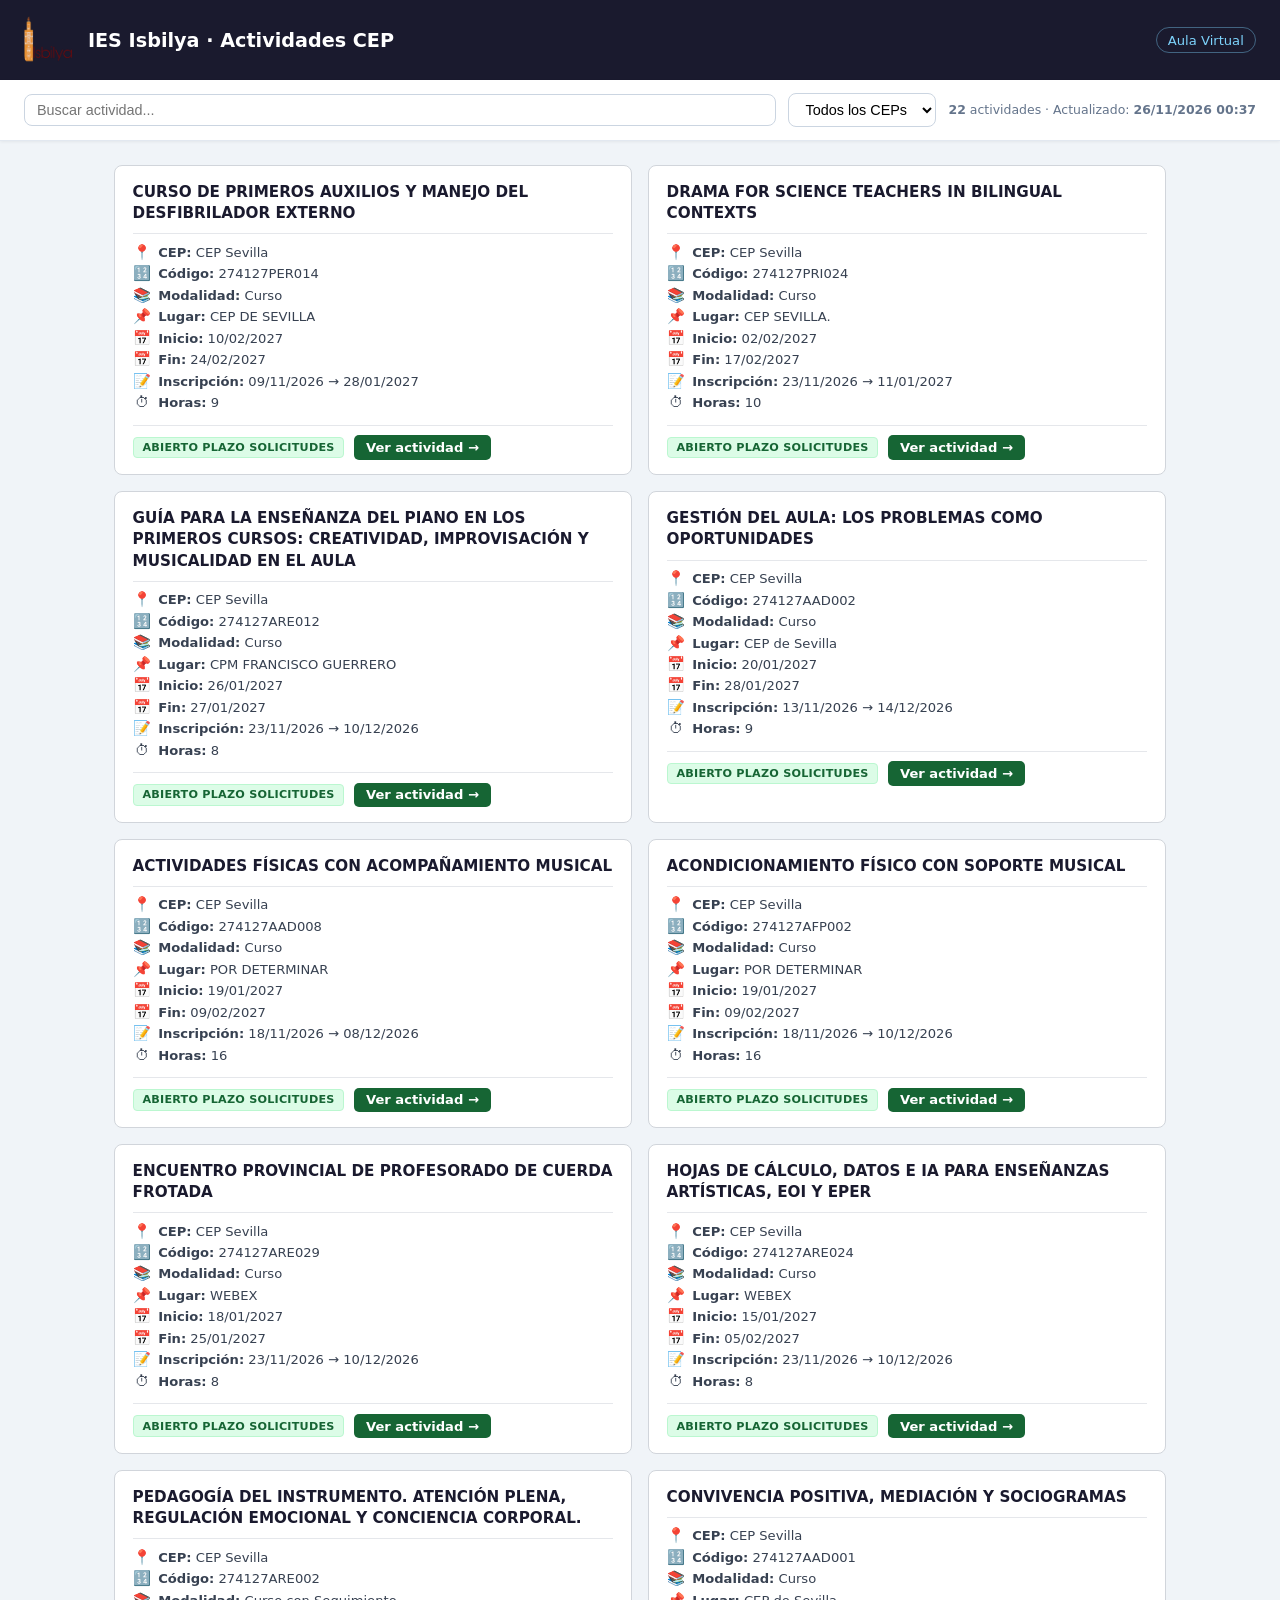
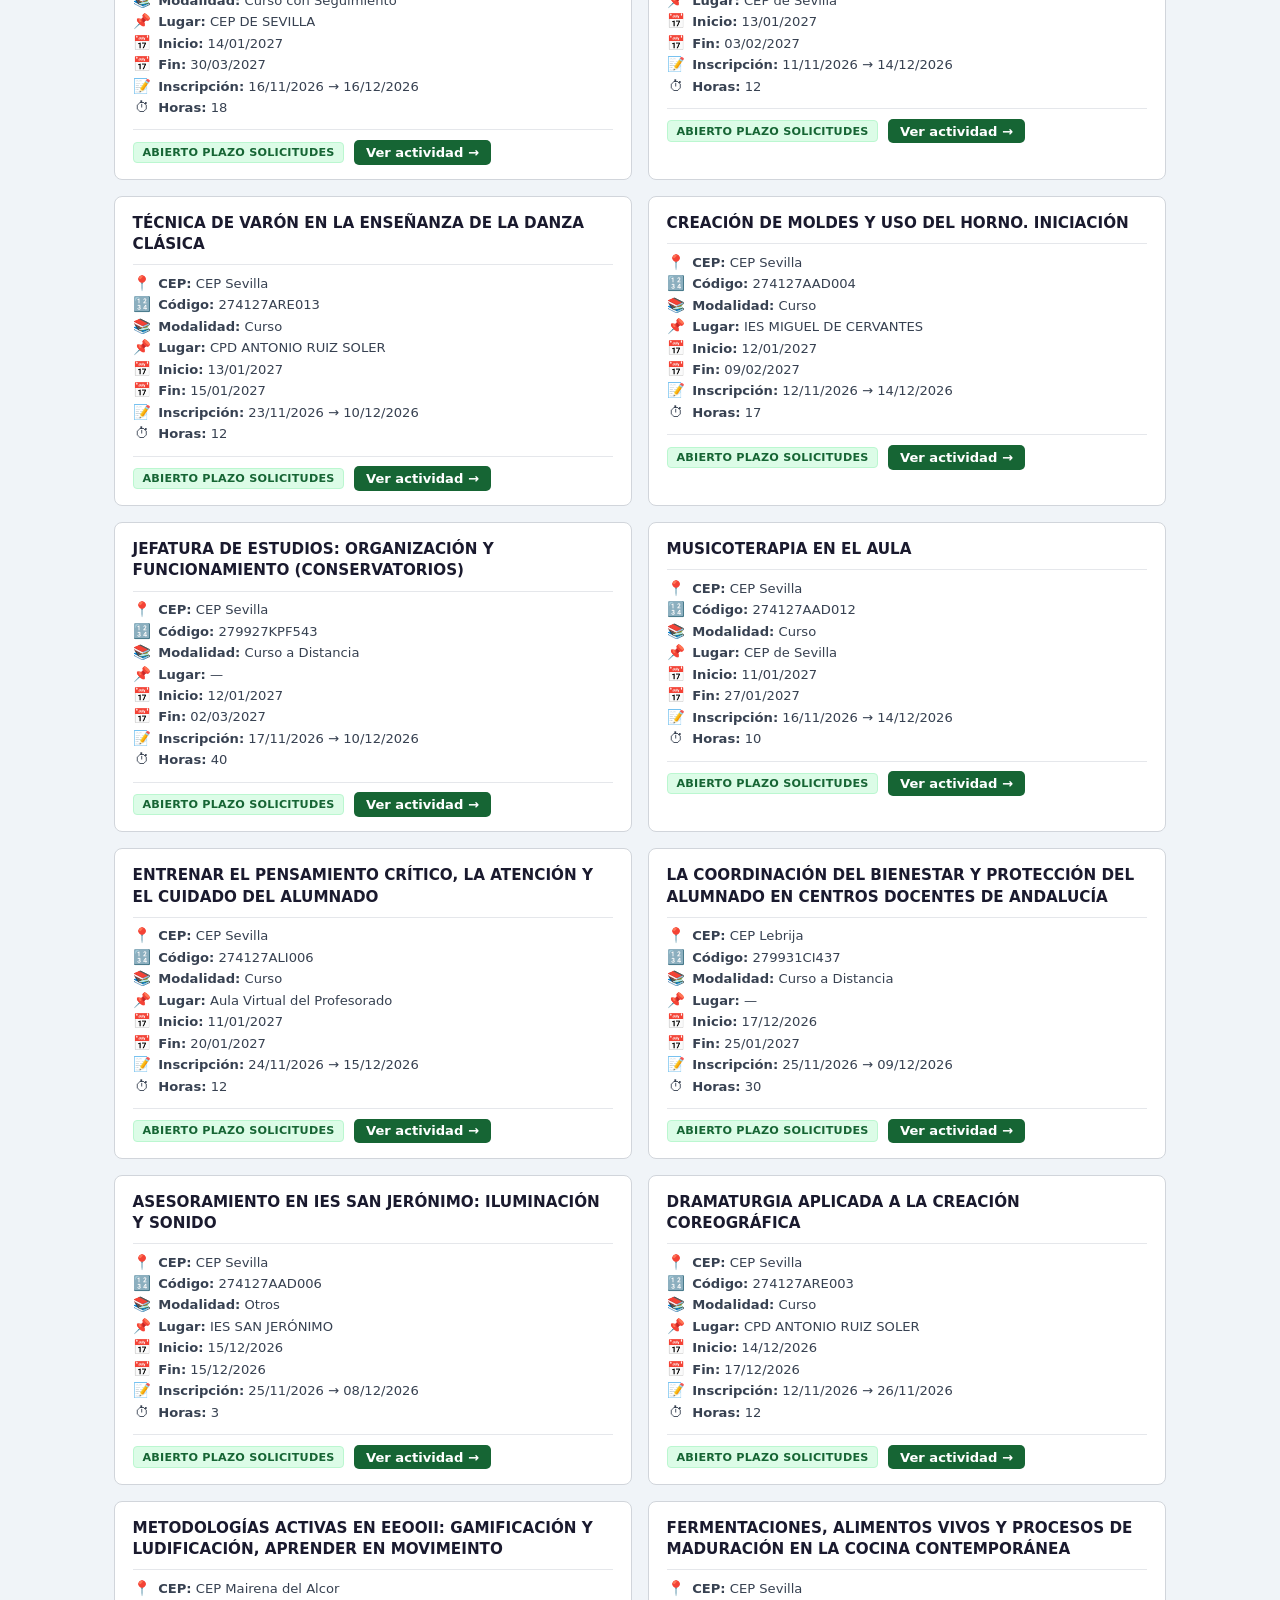
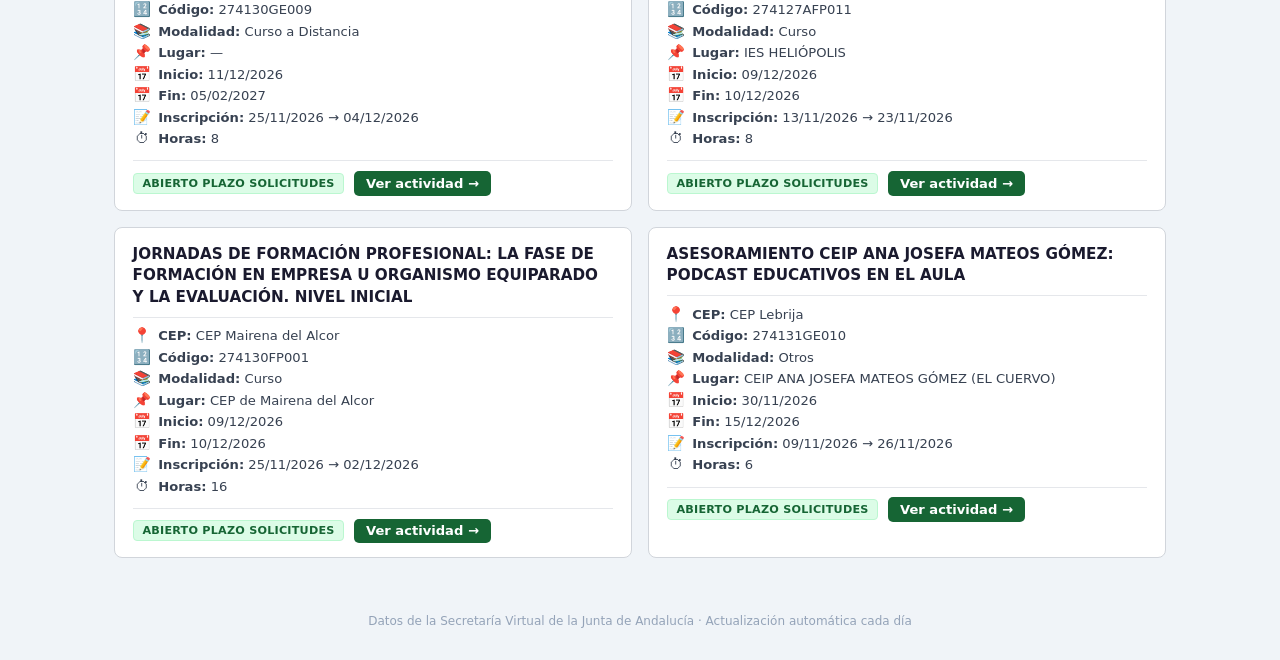
==== docs/index.html @ 95845c91 "Auto-update data [skip ci]" ====
<!DOCTYPE html>
<html lang="es">
<head>
  <meta charset="UTF-8">
  <meta name="viewport" content="width=device-width, initial-scale=1.0">
  <title>Cursos CEP – IES Isbilya</title>
  <link rel="icon" type="image/png" href="logo_isbilya.png">
  <style>
    * { box-sizing: border-box; margin: 0; padding: 0; }
    body {
      font-family: system-ui, sans-serif;
      background: #f0f4f8;
      color: #1a1a2e;
    }

    header {
      background: #1a1a2e;
      color: white;
      padding: 1rem 1.5rem;
      display: flex;
      align-items: center;
      gap: 1rem;
      flex-wrap: wrap;
    }
    header img {
      height: 48px;
      border-radius: 8px;
    }
    header .titulo { flex: 1; }
    header h1 { font-size: 1.2rem; font-weight: 700; }
    header a {
      color: #7dd3fc;
      font-size: 0.82rem;
      text-decoration: none;
      border: 1px solid rgba(125,211,252,0.4);
      padding: 0.3rem 0.7rem;
      border-radius: 20px;
      transition: background 0.15s;
    }
    header a:hover { background: rgba(125,211,252,0.15); }

    .controles {
      background: white;
      padding: 0.8rem 1.5rem;
      display: flex;
      align-items: center;
      gap: 0.75rem;
      flex-wrap: wrap;
      border-bottom: 1px solid #e2e8f0;
      box-shadow: 0 1px 3px rgba(0,0,0,0.06);
      position: sticky;
      top: 0;
      z-index: 10;
    }
    .controles input[type="search"] {
      flex: 1;
      min-width: 160px;
      padding: 0.45rem 0.75rem;
      border: 1px solid #cbd5e1;
      border-radius: 8px;
      font-size: 0.9rem;
      outline-color: #1a1a2e;
    }
    .controles select {
      padding: 0.45rem 0.75rem;
      border: 1px solid #cbd5e1;
      border-radius: 8px;
      font-size: 0.9rem;
      background: white;
      cursor: pointer;
      outline-color: #1a1a2e;
    }
    .stats {
      font-size: 0.78rem;
      color: #64748b;
      white-space: nowrap;
      margin-left: auto;
    }

    #contenedor {
      max-width: 1100px;
      margin: 1.5rem auto;
      padding: 0 1.5rem;
      display: grid;
      grid-template-columns: repeat(2, 1fr);
      gap: 1rem;
    }

    /* ── Tarjeta estilo imagen de referencia ── */
    .card {
      background: white;
      border-radius: 8px;
      padding: 1rem 1.1rem 0.9rem;
      border: 1px solid #d1d5db;
      display: flex;
      flex-direction: column;
      gap: 0.6rem;
      transition: box-shadow 0.15s;
    }
    .card:hover {
      box-shadow: 0 3px 10px rgba(0,0,0,0.10);
    }
    .card h3 {
      font-size: 0.95rem;
      font-weight: 700;
      line-height: 1.4;
      color: #1a1a2e;
      padding-bottom: 0.55rem;
      border-bottom: 1px solid #e5e7eb;
    }
    .meta {
      display: flex;
      flex-direction: column;
      gap: 0.28rem;
      font-size: 0.82rem;
      color: #374151;
    }
    .meta-row {
      display: flex;
      align-items: baseline;
      gap: 0.4rem;
    }
    .meta-icon {
      font-size: 0.9rem;
      flex-shrink: 0;
      width: 1.2rem;
      text-align: center;
    }
    .card-footer {
      display: flex;
      align-items: center;
      gap: 0.6rem;
      margin-top: 0.3rem;
      padding-top: 0.6rem;
      border-top: 1px solid #e5e7eb;
      flex-wrap: wrap;
    }
    .badge-abierto {
      font-size: 0.7rem;
      font-weight: 700;
      color: #166534;
      background: #dcfce7;
      border: 1px solid #bbf7d0;
      padding: 0.2rem 0.55rem;
      border-radius: 4px;
      letter-spacing: 0.02em;
    }
    .btn-actividad {
      font-size: 0.82rem;
      font-weight: 600;
      color: white;
      background: #166534;
      text-decoration: none;
      padding: 0.3rem 0.75rem;
      border-radius: 5px;
      transition: background 0.15s;
    }
    .btn-actividad:hover {
      background: #14532d;
    }

    #sin-resultados {
      display: none;
      grid-column: 1 / -1;
      text-align: center;
      padding: 3rem;
      color: #94a3b8;
      font-size: 0.95rem;
    }

    footer {
      text-align: center;
      padding: 2rem;
      font-size: 0.75rem;
      color: #94a3b8;
    }

    @media (max-width: 700px) {
      #contenedor {
        grid-template-columns: 1fr;
        padding: 0 1rem;
      }
      header { padding: 0.75rem 1rem; }
      header img { height: 36px; }
      header h1 { font-size: 1rem; }
      .controles {
        padding: 0.6rem 1rem;
        flex-wrap: wrap;
      }
      .controles input[type="search"] {
        flex: 1 1 100%;
      }
      .controles select {
        flex: 1 1 auto;
      }
      .stats {
        flex: 1 1 100%;
        text-align: center;
        font-size: 0.75rem;
        padding-top: 0.2rem;
        border-top: 1px solid #e2e8f0;
      }
    }
  </style>
</head>
<body>

  <header>
    <img src="logo_isbilya.png" alt="Logo IES Isbilya">
    <div class="titulo">
      <h1>IES Isbilya · Actividades CEP</h1>
    </div>
    <a href="https://educacionadistancia.juntadeandalucia.es/profesorado/" target="_blank" rel="noopener">
      Aula Virtual
    </a>
  </header>

  <div class="controles">
    <input type="search" id="buscador" placeholder="Buscar actividad..." oninput="aplicarFiltros()">
    <select id="filtroCEP" onchange="aplicarFiltros()">
      <option value="TODOS">Todos los CEPs</option>
        <option value="CEP Sevilla">CEP Sevilla</option>
        <option value="CEP Mairena del Alcor">CEP Mairena</option>
        <option value="CEP Lebrija">CEP Lebrija</option>

    </select>
    <span class="stats">
      <strong id="totalCursos">22</strong> actividades · Actualizado: <strong>26/11/2026 00:37</strong>
    </span>
  </div>

  <div id="contenedor">
        <div class="card" data-cep="CEP Sevilla">
      <h3>CURSO DE PRIMEROS AUXILIOS Y MANEJO DEL DESFIBRILADOR EXTERNO</h3>
      <div class="meta">
        <div class="meta-row"><span class="meta-icon">📍</span><span><strong>CEP:</strong> CEP Sevilla</span></div>
        <div class="meta-row"><span class="meta-icon">🔢</span><span><strong>Código:</strong> 274127PER014</span></div>
        <div class="meta-row"><span class="meta-icon">📚</span><span><strong>Modalidad:</strong> Curso</span></div>
        <div class="meta-row"><span class="meta-icon">📌</span><span><strong>Lugar:</strong> CEP DE SEVILLA</span></div>
        <div class="meta-row"><span class="meta-icon">📅</span><span><strong>Inicio:</strong> 10/02/2027</span></div>
        <div class="meta-row"><span class="meta-icon">📅</span><span><strong>Fin:</strong> 24/02/2027</span></div>
        <div class="meta-row"><span class="meta-icon">📝</span><span><strong>Inscripción:</strong> 09/11/2026 → 28/01/2027</span></div>
        <div class="meta-row"><span class="meta-icon">⏱</span><span><strong>Horas:</strong> 9</span></div>
      </div>
      <div class="card-footer">
        <span class="badge-abierto">ABIERTO PLAZO SOLICITUDES</span>
        <a class="btn-actividad" href="https://secretariavirtual.juntadeandalucia.es/secretariavirtual/consultaCEP/actividad/274127PER014/" target="_blank" rel="noopener">Ver actividad →</a>
      </div>
    </div>
    <div class="card" data-cep="CEP Sevilla">
      <h3>DRAMA FOR SCIENCE TEACHERS IN BILINGUAL CONTEXTS</h3>
      <div class="meta">
        <div class="meta-row"><span class="meta-icon">📍</span><span><strong>CEP:</strong> CEP Sevilla</span></div>
        <div class="meta-row"><span class="meta-icon">🔢</span><span><strong>Código:</strong> 274127PRI024</span></div>
        <div class="meta-row"><span class="meta-icon">📚</span><span><strong>Modalidad:</strong> Curso</span></div>
        <div class="meta-row"><span class="meta-icon">📌</span><span><strong>Lugar:</strong> CEP SEVILLA.</span></div>
        <div class="meta-row"><span class="meta-icon">📅</span><span><strong>Inicio:</strong> 02/02/2027</span></div>
        <div class="meta-row"><span class="meta-icon">📅</span><span><strong>Fin:</strong> 17/02/2027</span></div>
        <div class="meta-row"><span class="meta-icon">📝</span><span><strong>Inscripción:</strong> 23/11/2026 → 11/01/2027</span></div>
        <div class="meta-row"><span class="meta-icon">⏱</span><span><strong>Horas:</strong> 10</span></div>
      </div>
      <div class="card-footer">
        <span class="badge-abierto">ABIERTO PLAZO SOLICITUDES</span>
        <a class="btn-actividad" href="https://secretariavirtual.juntadeandalucia.es/secretariavirtual/consultaCEP/actividad/274127PRI024/" target="_blank" rel="noopener">Ver actividad →</a>
      </div>
    </div>
    <div class="card" data-cep="CEP Sevilla">
      <h3>GUÍA PARA LA ENSEÑANZA DEL PIANO EN LOS PRIMEROS CURSOS: CREATIVIDAD, IMPROVISACIÓN Y MUSICALIDAD EN EL AULA</h3>
      <div class="meta">
        <div class="meta-row"><span class="meta-icon">📍</span><span><strong>CEP:</strong> CEP Sevilla</span></div>
        <div class="meta-row"><span class="meta-icon">🔢</span><span><strong>Código:</strong> 274127ARE012</span></div>
        <div class="meta-row"><span class="meta-icon">📚</span><span><strong>Modalidad:</strong> Curso</span></div>
        <div class="meta-row"><span class="meta-icon">📌</span><span><strong>Lugar:</strong> CPM FRANCISCO GUERRERO</span></div>
        <div class="meta-row"><span class="meta-icon">📅</span><span><strong>Inicio:</strong> 26/01/2027</span></div>
        <div class="meta-row"><span class="meta-icon">📅</span><span><strong>Fin:</strong> 27/01/2027</span></div>
        <div class="meta-row"><span class="meta-icon">📝</span><span><strong>Inscripción:</strong> 23/11/2026 → 10/12/2026</span></div>
        <div class="meta-row"><span class="meta-icon">⏱</span><span><strong>Horas:</strong> 8</span></div>
      </div>
      <div class="card-footer">
        <span class="badge-abierto">ABIERTO PLAZO SOLICITUDES</span>
        <a class="btn-actividad" href="https://secretariavirtual.juntadeandalucia.es/secretariavirtual/consultaCEP/actividad/274127ARE012/" target="_blank" rel="noopener">Ver actividad →</a>
      </div>
    </div>
    <div class="card" data-cep="CEP Sevilla">
      <h3>GESTIÓN DEL AULA: LOS PROBLEMAS COMO OPORTUNIDADES</h3>
      <div class="meta">
        <div class="meta-row"><span class="meta-icon">📍</span><span><strong>CEP:</strong> CEP Sevilla</span></div>
        <div class="meta-row"><span class="meta-icon">🔢</span><span><strong>Código:</strong> 274127AAD002</span></div>
        <div class="meta-row"><span class="meta-icon">📚</span><span><strong>Modalidad:</strong> Curso</span></div>
        <div class="meta-row"><span class="meta-icon">📌</span><span><strong>Lugar:</strong> CEP de Sevilla</span></div>
        <div class="meta-row"><span class="meta-icon">📅</span><span><strong>Inicio:</strong> 20/01/2027</span></div>
        <div class="meta-row"><span class="meta-icon">📅</span><span><strong>Fin:</strong> 28/01/2027</span></div>
        <div class="meta-row"><span class="meta-icon">📝</span><span><strong>Inscripción:</strong> 13/11/2026 → 14/12/2026</span></div>
        <div class="meta-row"><span class="meta-icon">⏱</span><span><strong>Horas:</strong> 9</span></div>
      </div>
      <div class="card-footer">
        <span class="badge-abierto">ABIERTO PLAZO SOLICITUDES</span>
        <a class="btn-actividad" href="https://secretariavirtual.juntadeandalucia.es/secretariavirtual/consultaCEP/actividad/274127AAD002/" target="_blank" rel="noopener">Ver actividad →</a>
      </div>
    </div>
    <div class="card" data-cep="CEP Sevilla">
      <h3>ACTIVIDADES FÍSICAS CON ACOMPAÑAMIENTO MUSICAL</h3>
      <div class="meta">
        <div class="meta-row"><span class="meta-icon">📍</span><span><strong>CEP:</strong> CEP Sevilla</span></div>
        <div class="meta-row"><span class="meta-icon">🔢</span><span><strong>Código:</strong> 274127AAD008</span></div>
        <div class="meta-row"><span class="meta-icon">📚</span><span><strong>Modalidad:</strong> Curso</span></div>
        <div class="meta-row"><span class="meta-icon">📌</span><span><strong>Lugar:</strong> POR DETERMINAR</span></div>
        <div class="meta-row"><span class="meta-icon">📅</span><span><strong>Inicio:</strong> 19/01/2027</span></div>
        <div class="meta-row"><span class="meta-icon">📅</span><span><strong>Fin:</strong> 09/02/2027</span></div>
        <div class="meta-row"><span class="meta-icon">📝</span><span><strong>Inscripción:</strong> 18/11/2026 → 08/12/2026</span></div>
        <div class="meta-row"><span class="meta-icon">⏱</span><span><strong>Horas:</strong> 16</span></div>
      </div>
      <div class="card-footer">
        <span class="badge-abierto">ABIERTO PLAZO SOLICITUDES</span>
        <a class="btn-actividad" href="https://secretariavirtual.juntadeandalucia.es/secretariavirtual/consultaCEP/actividad/274127AAD008/" target="_blank" rel="noopener">Ver actividad →</a>
      </div>
    </div>
    <div class="card" data-cep="CEP Sevilla">
      <h3>ACONDICIONAMIENTO FÍSICO CON SOPORTE MUSICAL</h3>
      <div class="meta">
        <div class="meta-row"><span class="meta-icon">📍</span><span><strong>CEP:</strong> CEP Sevilla</span></div>
        <div class="meta-row"><span class="meta-icon">🔢</span><span><strong>Código:</strong> 274127AFP002</span></div>
        <div class="meta-row"><span class="meta-icon">📚</span><span><strong>Modalidad:</strong> Curso</span></div>
        <div class="meta-row"><span class="meta-icon">📌</span><span><strong>Lugar:</strong> POR DETERMINAR</span></div>
        <div class="meta-row"><span class="meta-icon">📅</span><span><strong>Inicio:</strong> 19/01/2027</span></div>
        <div class="meta-row"><span class="meta-icon">📅</span><span><strong>Fin:</strong> 09/02/2027</span></div>
        <div class="meta-row"><span class="meta-icon">📝</span><span><strong>Inscripción:</strong> 18/11/2026 → 10/12/2026</span></div>
        <div class="meta-row"><span class="meta-icon">⏱</span><span><strong>Horas:</strong> 16</span></div>
      </div>
      <div class="card-footer">
        <span class="badge-abierto">ABIERTO PLAZO SOLICITUDES</span>
        <a class="btn-actividad" href="https://secretariavirtual.juntadeandalucia.es/secretariavirtual/consultaCEP/actividad/274127AFP002/" target="_blank" rel="noopener">Ver actividad →</a>
      </div>
    </div>
    <div class="card" data-cep="CEP Sevilla">
      <h3>ENCUENTRO PROVINCIAL DE PROFESORADO DE CUERDA FROTADA</h3>
      <div class="meta">
        <div class="meta-row"><span class="meta-icon">📍</span><span><strong>CEP:</strong> CEP Sevilla</span></div>
        <div class="meta-row"><span class="meta-icon">🔢</span><span><strong>Código:</strong> 274127ARE029</span></div>
        <div class="meta-row"><span class="meta-icon">📚</span><span><strong>Modalidad:</strong> Curso</span></div>
        <div class="meta-row"><span class="meta-icon">📌</span><span><strong>Lugar:</strong> WEBEX</span></div>
        <div class="meta-row"><span class="meta-icon">📅</span><span><strong>Inicio:</strong> 18/01/2027</span></div>
        <div class="meta-row"><span class="meta-icon">📅</span><span><strong>Fin:</strong> 25/01/2027</span></div>
        <div class="meta-row"><span class="meta-icon">📝</span><span><strong>Inscripción:</strong> 23/11/2026 → 10/12/2026</span></div>
        <div class="meta-row"><span class="meta-icon">⏱</span><span><strong>Horas:</strong> 8</span></div>
      </div>
      <div class="card-footer">
        <span class="badge-abierto">ABIERTO PLAZO SOLICITUDES</span>
        <a class="btn-actividad" href="https://secretariavirtual.juntadeandalucia.es/secretariavirtual/consultaCEP/actividad/274127ARE029/" target="_blank" rel="noopener">Ver actividad →</a>
      </div>
    </div>
    <div class="card" data-cep="CEP Sevilla">
      <h3>HOJAS DE CÁLCULO, DATOS E IA PARA ENSEÑANZAS ARTÍSTICAS, EOI Y EPER</h3>
      <div class="meta">
        <div class="meta-row"><span class="meta-icon">📍</span><span><strong>CEP:</strong> CEP Sevilla</span></div>
        <div class="meta-row"><span class="meta-icon">🔢</span><span><strong>Código:</strong> 274127ARE024</span></div>
        <div class="meta-row"><span class="meta-icon">📚</span><span><strong>Modalidad:</strong> Curso</span></div>
        <div class="meta-row"><span class="meta-icon">📌</span><span><strong>Lugar:</strong> WEBEX</span></div>
        <div class="meta-row"><span class="meta-icon">📅</span><span><strong>Inicio:</strong> 15/01/2027</span></div>
        <div class="meta-row"><span class="meta-icon">📅</span><span><strong>Fin:</strong> 05/02/2027</span></div>
        <div class="meta-row"><span class="meta-icon">📝</span><span><strong>Inscripción:</strong> 23/11/2026 → 10/12/2026</span></div>
        <div class="meta-row"><span class="meta-icon">⏱</span><span><strong>Horas:</strong> 8</span></div>
      </div>
      <div class="card-footer">
        <span class="badge-abierto">ABIERTO PLAZO SOLICITUDES</span>
        <a class="btn-actividad" href="https://secretariavirtual.juntadeandalucia.es/secretariavirtual/consultaCEP/actividad/274127ARE024/" target="_blank" rel="noopener">Ver actividad →</a>
      </div>
    </div>
    <div class="card" data-cep="CEP Sevilla">
      <h3>PEDAGOGÍA DEL INSTRUMENTO. ATENCIÓN PLENA, REGULACIÓN EMOCIONAL Y CONCIENCIA CORPORAL.</h3>
      <div class="meta">
        <div class="meta-row"><span class="meta-icon">📍</span><span><strong>CEP:</strong> CEP Sevilla</span></div>
        <div class="meta-row"><span class="meta-icon">🔢</span><span><strong>Código:</strong> 274127ARE002</span></div>
        <div class="meta-row"><span class="meta-icon">📚</span><span><strong>Modalidad:</strong> Curso con Seguimiento</span></div>
        <div class="meta-row"><span class="meta-icon">📌</span><span><strong>Lugar:</strong> CEP DE SEVILLA</span></div>
        <div class="meta-row"><span class="meta-icon">📅</span><span><strong>Inicio:</strong> 14/01/2027</span></div>
        <div class="meta-row"><span class="meta-icon">📅</span><span><strong>Fin:</strong> 30/03/2027</span></div>
        <div class="meta-row"><span class="meta-icon">📝</span><span><strong>Inscripción:</strong> 16/11/2026 → 16/12/2026</span></div>
        <div class="meta-row"><span class="meta-icon">⏱</span><span><strong>Horas:</strong> 18</span></div>
      </div>
      <div class="card-footer">
        <span class="badge-abierto">ABIERTO PLAZO SOLICITUDES</span>
        <a class="btn-actividad" href="https://secretariavirtual.juntadeandalucia.es/secretariavirtual/consultaCEP/actividad/274127ARE002/" target="_blank" rel="noopener">Ver actividad →</a>
      </div>
    </div>
    <div class="card" data-cep="CEP Sevilla">
      <h3>CONVIVENCIA POSITIVA, MEDIACIÓN Y SOCIOGRAMAS</h3>
      <div class="meta">
        <div class="meta-row"><span class="meta-icon">📍</span><span><strong>CEP:</strong> CEP Sevilla</span></div>
        <div class="meta-row"><span class="meta-icon">🔢</span><span><strong>Código:</strong> 274127AAD001</span></div>
        <div class="meta-row"><span class="meta-icon">📚</span><span><strong>Modalidad:</strong> Curso</span></div>
        <div class="meta-row"><span class="meta-icon">📌</span><span><strong>Lugar:</strong> CEP de Sevilla</span></div>
        <div class="meta-row"><span class="meta-icon">📅</span><span><strong>Inicio:</strong> 13/01/2027</span></div>
        <div class="meta-row"><span class="meta-icon">📅</span><span><strong>Fin:</strong> 03/02/2027</span></div>
        <div class="meta-row"><span class="meta-icon">📝</span><span><strong>Inscripción:</strong> 11/11/2026 → 14/12/2026</span></div>
        <div class="meta-row"><span class="meta-icon">⏱</span><span><strong>Horas:</strong> 12</span></div>
      </div>
      <div class="card-footer">
        <span class="badge-abierto">ABIERTO PLAZO SOLICITUDES</span>
        <a class="btn-actividad" href="https://secretariavirtual.juntadeandalucia.es/secretariavirtual/consultaCEP/actividad/274127AAD001/" target="_blank" rel="noopener">Ver actividad →</a>
      </div>
    </div>
    <div class="card" data-cep="CEP Sevilla">
      <h3>TÉCNICA DE VARÓN EN LA ENSEÑANZA DE LA DANZA CLÁSICA</h3>
      <div class="meta">
        <div class="meta-row"><span class="meta-icon">📍</span><span><strong>CEP:</strong> CEP Sevilla</span></div>
        <div class="meta-row"><span class="meta-icon">🔢</span><span><strong>Código:</strong> 274127ARE013</span></div>
        <div class="meta-row"><span class="meta-icon">📚</span><span><strong>Modalidad:</strong> Curso</span></div>
        <div class="meta-row"><span class="meta-icon">📌</span><span><strong>Lugar:</strong> CPD ANTONIO RUIZ SOLER</span></div>
        <div class="meta-row"><span class="meta-icon">📅</span><span><strong>Inicio:</strong> 13/01/2027</span></div>
        <div class="meta-row"><span class="meta-icon">📅</span><span><strong>Fin:</strong> 15/01/2027</span></div>
        <div class="meta-row"><span class="meta-icon">📝</span><span><strong>Inscripción:</strong> 23/11/2026 → 10/12/2026</span></div>
        <div class="meta-row"><span class="meta-icon">⏱</span><span><strong>Horas:</strong> 12</span></div>
      </div>
      <div class="card-footer">
        <span class="badge-abierto">ABIERTO PLAZO SOLICITUDES</span>
        <a class="btn-actividad" href="https://secretariavirtual.juntadeandalucia.es/secretariavirtual/consultaCEP/actividad/274127ARE013/" target="_blank" rel="noopener">Ver actividad →</a>
      </div>
    </div>
    <div class="card" data-cep="CEP Sevilla">
      <h3>CREACIÓN DE MOLDES Y USO DEL HORNO. INICIACIÓN</h3>
      <div class="meta">
        <div class="meta-row"><span class="meta-icon">📍</span><span><strong>CEP:</strong> CEP Sevilla</span></div>
        <div class="meta-row"><span class="meta-icon">🔢</span><span><strong>Código:</strong> 274127AAD004</span></div>
        <div class="meta-row"><span class="meta-icon">📚</span><span><strong>Modalidad:</strong> Curso</span></div>
        <div class="meta-row"><span class="meta-icon">📌</span><span><strong>Lugar:</strong> IES MIGUEL DE CERVANTES</span></div>
        <div class="meta-row"><span class="meta-icon">📅</span><span><strong>Inicio:</strong> 12/01/2027</span></div>
        <div class="meta-row"><span class="meta-icon">📅</span><span><strong>Fin:</strong> 09/02/2027</span></div>
        <div class="meta-row"><span class="meta-icon">📝</span><span><strong>Inscripción:</strong> 12/11/2026 → 14/12/2026</span></div>
        <div class="meta-row"><span class="meta-icon">⏱</span><span><strong>Horas:</strong> 17</span></div>
      </div>
      <div class="card-footer">
        <span class="badge-abierto">ABIERTO PLAZO SOLICITUDES</span>
        <a class="btn-actividad" href="https://secretariavirtual.juntadeandalucia.es/secretariavirtual/consultaCEP/actividad/274127AAD004/" target="_blank" rel="noopener">Ver actividad →</a>
      </div>
    </div>
    <div class="card" data-cep="CEP Sevilla">
      <h3>JEFATURA DE ESTUDIOS: ORGANIZACIÓN Y FUNCIONAMIENTO (CONSERVATORIOS)</h3>
      <div class="meta">
        <div class="meta-row"><span class="meta-icon">📍</span><span><strong>CEP:</strong> CEP Sevilla</span></div>
        <div class="meta-row"><span class="meta-icon">🔢</span><span><strong>Código:</strong> 279927KPF543</span></div>
        <div class="meta-row"><span class="meta-icon">📚</span><span><strong>Modalidad:</strong> Curso a Distancia</span></div>
        <div class="meta-row"><span class="meta-icon">📌</span><span><strong>Lugar:</strong> —</span></div>
        <div class="meta-row"><span class="meta-icon">📅</span><span><strong>Inicio:</strong> 12/01/2027</span></div>
        <div class="meta-row"><span class="meta-icon">📅</span><span><strong>Fin:</strong> 02/03/2027</span></div>
        <div class="meta-row"><span class="meta-icon">📝</span><span><strong>Inscripción:</strong> 17/11/2026 → 10/12/2026</span></div>
        <div class="meta-row"><span class="meta-icon">⏱</span><span><strong>Horas:</strong> 40</span></div>
      </div>
      <div class="card-footer">
        <span class="badge-abierto">ABIERTO PLAZO SOLICITUDES</span>
        <a class="btn-actividad" href="https://secretariavirtual.juntadeandalucia.es/secretariavirtual/consultaCEP/actividad/279927KPF543/" target="_blank" rel="noopener">Ver actividad →</a>
      </div>
    </div>
    <div class="card" data-cep="CEP Sevilla">
      <h3>MUSICOTERAPIA EN EL AULA</h3>
      <div class="meta">
        <div class="meta-row"><span class="meta-icon">📍</span><span><strong>CEP:</strong> CEP Sevilla</span></div>
        <div class="meta-row"><span class="meta-icon">🔢</span><span><strong>Código:</strong> 274127AAD012</span></div>
        <div class="meta-row"><span class="meta-icon">📚</span><span><strong>Modalidad:</strong> Curso</span></div>
        <div class="meta-row"><span class="meta-icon">📌</span><span><strong>Lugar:</strong> CEP de Sevilla</span></div>
        <div class="meta-row"><span class="meta-icon">📅</span><span><strong>Inicio:</strong> 11/01/2027</span></div>
        <div class="meta-row"><span class="meta-icon">📅</span><span><strong>Fin:</strong> 27/01/2027</span></div>
        <div class="meta-row"><span class="meta-icon">📝</span><span><strong>Inscripción:</strong> 16/11/2026 → 14/12/2026</span></div>
        <div class="meta-row"><span class="meta-icon">⏱</span><span><strong>Horas:</strong> 10</span></div>
      </div>
      <div class="card-footer">
        <span class="badge-abierto">ABIERTO PLAZO SOLICITUDES</span>
        <a class="btn-actividad" href="https://secretariavirtual.juntadeandalucia.es/secretariavirtual/consultaCEP/actividad/274127AAD012/" target="_blank" rel="noopener">Ver actividad →</a>
      </div>
    </div>
    <div class="card" data-cep="CEP Sevilla">
      <h3>ENTRENAR EL PENSAMIENTO CRÍTICO, LA ATENCIÓN Y EL CUIDADO DEL ALUMNADO</h3>
      <div class="meta">
        <div class="meta-row"><span class="meta-icon">📍</span><span><strong>CEP:</strong> CEP Sevilla</span></div>
        <div class="meta-row"><span class="meta-icon">🔢</span><span><strong>Código:</strong> 274127ALI006</span></div>
        <div class="meta-row"><span class="meta-icon">📚</span><span><strong>Modalidad:</strong> Curso</span></div>
        <div class="meta-row"><span class="meta-icon">📌</span><span><strong>Lugar:</strong> Aula Virtual del Profesorado</span></div>
        <div class="meta-row"><span class="meta-icon">📅</span><span><strong>Inicio:</strong> 11/01/2027</span></div>
        <div class="meta-row"><span class="meta-icon">📅</span><span><strong>Fin:</strong> 20/01/2027</span></div>
        <div class="meta-row"><span class="meta-icon">📝</span><span><strong>Inscripción:</strong> 24/11/2026 → 15/12/2026</span></div>
        <div class="meta-row"><span class="meta-icon">⏱</span><span><strong>Horas:</strong> 12</span></div>
      </div>
      <div class="card-footer">
        <span class="badge-abierto">ABIERTO PLAZO SOLICITUDES</span>
        <a class="btn-actividad" href="https://secretariavirtual.juntadeandalucia.es/secretariavirtual/consultaCEP/actividad/274127ALI006/" target="_blank" rel="noopener">Ver actividad →</a>
      </div>
    </div>
    <div class="card" data-cep="CEP Lebrija">
      <h3>LA COORDINACIÓN DEL BIENESTAR Y PROTECCIÓN DEL ALUMNADO EN CENTROS DOCENTES DE ANDALUCÍA</h3>
      <div class="meta">
        <div class="meta-row"><span class="meta-icon">📍</span><span><strong>CEP:</strong> CEP Lebrija</span></div>
        <div class="meta-row"><span class="meta-icon">🔢</span><span><strong>Código:</strong> 279931CI437</span></div>
        <div class="meta-row"><span class="meta-icon">📚</span><span><strong>Modalidad:</strong> Curso a Distancia</span></div>
        <div class="meta-row"><span class="meta-icon">📌</span><span><strong>Lugar:</strong> —</span></div>
        <div class="meta-row"><span class="meta-icon">📅</span><span><strong>Inicio:</strong> 17/12/2026</span></div>
        <div class="meta-row"><span class="meta-icon">📅</span><span><strong>Fin:</strong> 25/01/2027</span></div>
        <div class="meta-row"><span class="meta-icon">📝</span><span><strong>Inscripción:</strong> 25/11/2026 → 09/12/2026</span></div>
        <div class="meta-row"><span class="meta-icon">⏱</span><span><strong>Horas:</strong> 30</span></div>
      </div>
      <div class="card-footer">
        <span class="badge-abierto">ABIERTO PLAZO SOLICITUDES</span>
        <a class="btn-actividad" href="https://secretariavirtual.juntadeandalucia.es/secretariavirtual/consultaCEP/actividad/279931CI437/" target="_blank" rel="noopener">Ver actividad →</a>
      </div>
    </div>
    <div class="card" data-cep="CEP Sevilla">
      <h3>ASESORAMIENTO EN IES SAN JERÓNIMO: ILUMINACIÓN Y SONIDO</h3>
      <div class="meta">
        <div class="meta-row"><span class="meta-icon">📍</span><span><strong>CEP:</strong> CEP Sevilla</span></div>
        <div class="meta-row"><span class="meta-icon">🔢</span><span><strong>Código:</strong> 274127AAD006</span></div>
        <div class="meta-row"><span class="meta-icon">📚</span><span><strong>Modalidad:</strong> Otros</span></div>
        <div class="meta-row"><span class="meta-icon">📌</span><span><strong>Lugar:</strong> IES SAN JERÓNIMO</span></div>
        <div class="meta-row"><span class="meta-icon">📅</span><span><strong>Inicio:</strong> 15/12/2026</span></div>
        <div class="meta-row"><span class="meta-icon">📅</span><span><strong>Fin:</strong> 15/12/2026</span></div>
        <div class="meta-row"><span class="meta-icon">📝</span><span><strong>Inscripción:</strong> 25/11/2026 → 08/12/2026</span></div>
        <div class="meta-row"><span class="meta-icon">⏱</span><span><strong>Horas:</strong> 3</span></div>
      </div>
      <div class="card-footer">
        <span class="badge-abierto">ABIERTO PLAZO SOLICITUDES</span>
        <a class="btn-actividad" href="https://secretariavirtual.juntadeandalucia.es/secretariavirtual/consultaCEP/actividad/274127AAD006/" target="_blank" rel="noopener">Ver actividad →</a>
      </div>
    </div>
    <div class="card" data-cep="CEP Sevilla">
      <h3>DRAMATURGIA APLICADA A LA CREACIÓN COREOGRÁFICA</h3>
      <div class="meta">
        <div class="meta-row"><span class="meta-icon">📍</span><span><strong>CEP:</strong> CEP Sevilla</span></div>
        <div class="meta-row"><span class="meta-icon">🔢</span><span><strong>Código:</strong> 274127ARE003</span></div>
        <div class="meta-row"><span class="meta-icon">📚</span><span><strong>Modalidad:</strong> Curso</span></div>
        <div class="meta-row"><span class="meta-icon">📌</span><span><strong>Lugar:</strong> CPD ANTONIO RUIZ SOLER</span></div>
        <div class="meta-row"><span class="meta-icon">📅</span><span><strong>Inicio:</strong> 14/12/2026</span></div>
        <div class="meta-row"><span class="meta-icon">📅</span><span><strong>Fin:</strong> 17/12/2026</span></div>
        <div class="meta-row"><span class="meta-icon">📝</span><span><strong>Inscripción:</strong> 12/11/2026 → 26/11/2026</span></div>
        <div class="meta-row"><span class="meta-icon">⏱</span><span><strong>Horas:</strong> 12</span></div>
      </div>
      <div class="card-footer">
        <span class="badge-abierto">ABIERTO PLAZO SOLICITUDES</span>
        <a class="btn-actividad" href="https://secretariavirtual.juntadeandalucia.es/secretariavirtual/consultaCEP/actividad/274127ARE003/" target="_blank" rel="noopener">Ver actividad →</a>
      </div>
    </div>
    <div class="card" data-cep="CEP Mairena del Alcor">
      <h3>METODOLOGÍAS ACTIVAS EN EEOOII: GAMIFICACIÓN Y LUDIFICACIÓN, APRENDER EN MOVIMEINTO</h3>
      <div class="meta">
        <div class="meta-row"><span class="meta-icon">📍</span><span><strong>CEP:</strong> CEP Mairena del Alcor</span></div>
        <div class="meta-row"><span class="meta-icon">🔢</span><span><strong>Código:</strong> 274130GE009</span></div>
        <div class="meta-row"><span class="meta-icon">📚</span><span><strong>Modalidad:</strong> Curso a Distancia</span></div>
        <div class="meta-row"><span class="meta-icon">📌</span><span><strong>Lugar:</strong> —</span></div>
        <div class="meta-row"><span class="meta-icon">📅</span><span><strong>Inicio:</strong> 11/12/2026</span></div>
        <div class="meta-row"><span class="meta-icon">📅</span><span><strong>Fin:</strong> 05/02/2027</span></div>
        <div class="meta-row"><span class="meta-icon">📝</span><span><strong>Inscripción:</strong> 25/11/2026 → 04/12/2026</span></div>
        <div class="meta-row"><span class="meta-icon">⏱</span><span><strong>Horas:</strong> 8</span></div>
      </div>
      <div class="card-footer">
        <span class="badge-abierto">ABIERTO PLAZO SOLICITUDES</span>
        <a class="btn-actividad" href="https://secretariavirtual.juntadeandalucia.es/secretariavirtual/consultaCEP/actividad/274130GE009/" target="_blank" rel="noopener">Ver actividad →</a>
      </div>
    </div>
    <div class="card" data-cep="CEP Sevilla">
      <h3>FERMENTACIONES, ALIMENTOS VIVOS Y PROCESOS DE MADURACIÓN EN LA COCINA CONTEMPORÁNEA</h3>
      <div class="meta">
        <div class="meta-row"><span class="meta-icon">📍</span><span><strong>CEP:</strong> CEP Sevilla</span></div>
        <div class="meta-row"><span class="meta-icon">🔢</span><span><strong>Código:</strong> 274127AFP011</span></div>
        <div class="meta-row"><span class="meta-icon">📚</span><span><strong>Modalidad:</strong> Curso</span></div>
        <div class="meta-row"><span class="meta-icon">📌</span><span><strong>Lugar:</strong> IES HELIÓPOLIS</span></div>
        <div class="meta-row"><span class="meta-icon">📅</span><span><strong>Inicio:</strong> 09/12/2026</span></div>
        <div class="meta-row"><span class="meta-icon">📅</span><span><strong>Fin:</strong> 10/12/2026</span></div>
        <div class="meta-row"><span class="meta-icon">📝</span><span><strong>Inscripción:</strong> 13/11/2026 → 23/11/2026</span></div>
        <div class="meta-row"><span class="meta-icon">⏱</span><span><strong>Horas:</strong> 8</span></div>
      </div>
      <div class="card-footer">
        <span class="badge-abierto">ABIERTO PLAZO SOLICITUDES</span>
        <a class="btn-actividad" href="https://secretariavirtual.juntadeandalucia.es/secretariavirtual/consultaCEP/actividad/274127AFP011/" target="_blank" rel="noopener">Ver actividad →</a>
      </div>
    </div>
    <div class="card" data-cep="CEP Mairena del Alcor">
      <h3>JORNADAS DE FORMACIÓN PROFESIONAL: LA FASE DE FORMACIÓN EN EMPRESA U ORGANISMO EQUIPARADO Y LA EVALUACIÓN. NIVEL INICIAL</h3>
      <div class="meta">
        <div class="meta-row"><span class="meta-icon">📍</span><span><strong>CEP:</strong> CEP Mairena del Alcor</span></div>
        <div class="meta-row"><span class="meta-icon">🔢</span><span><strong>Código:</strong> 274130FP001</span></div>
        <div class="meta-row"><span class="meta-icon">📚</span><span><strong>Modalidad:</strong> Curso</span></div>
        <div class="meta-row"><span class="meta-icon">📌</span><span><strong>Lugar:</strong> CEP de Mairena del Alcor</span></div>
        <div class="meta-row"><span class="meta-icon">📅</span><span><strong>Inicio:</strong> 09/12/2026</span></div>
        <div class="meta-row"><span class="meta-icon">📅</span><span><strong>Fin:</strong> 10/12/2026</span></div>
        <div class="meta-row"><span class="meta-icon">📝</span><span><strong>Inscripción:</strong> 25/11/2026 → 02/12/2026</span></div>
        <div class="meta-row"><span class="meta-icon">⏱</span><span><strong>Horas:</strong> 16</span></div>
      </div>
      <div class="card-footer">
        <span class="badge-abierto">ABIERTO PLAZO SOLICITUDES</span>
        <a class="btn-actividad" href="https://secretariavirtual.juntadeandalucia.es/secretariavirtual/consultaCEP/actividad/274130FP001/" target="_blank" rel="noopener">Ver actividad →</a>
      </div>
    </div>
    <div class="card" data-cep="CEP Lebrija">
      <h3>ASESORAMIENTO CEIP ANA JOSEFA MATEOS GÓMEZ: PODCAST EDUCATIVOS EN EL AULA</h3>
      <div class="meta">
        <div class="meta-row"><span class="meta-icon">📍</span><span><strong>CEP:</strong> CEP Lebrija</span></div>
        <div class="meta-row"><span class="meta-icon">🔢</span><span><strong>Código:</strong> 274131GE010</span></div>
        <div class="meta-row"><span class="meta-icon">📚</span><span><strong>Modalidad:</strong> Otros</span></div>
        <div class="meta-row"><span class="meta-icon">📌</span><span><strong>Lugar:</strong> CEIP ANA JOSEFA MATEOS GÓMEZ (EL CUERVO)</span></div>
        <div class="meta-row"><span class="meta-icon">📅</span><span><strong>Inicio:</strong> 30/11/2026</span></div>
        <div class="meta-row"><span class="meta-icon">📅</span><span><strong>Fin:</strong> 15/12/2026</span></div>
        <div class="meta-row"><span class="meta-icon">📝</span><span><strong>Inscripción:</strong> 09/11/2026 → 26/11/2026</span></div>
        <div class="meta-row"><span class="meta-icon">⏱</span><span><strong>Horas:</strong> 6</span></div>
      </div>
      <div class="card-footer">
        <span class="badge-abierto">ABIERTO PLAZO SOLICITUDES</span>
        <a class="btn-actividad" href="https://secretariavirtual.juntadeandalucia.es/secretariavirtual/consultaCEP/actividad/274131GE010/" target="_blank" rel="noopener">Ver actividad →</a>
      </div>
    </div>
    <p id="sin-resultados">No hay actividades con los filtros seleccionados.</p>
  </div>

  <footer>
    Datos de la Secretaría Virtual de la Junta de Andalucía · Actualización automática cada día
  </footer>

  <script>
    function aplicarFiltros() {
      const q   = document.getElementById('buscador').value.toLowerCase();
      const cep = document.getElementById('filtroCEP').value;
      const cards = document.querySelectorAll('.card');
      let visibles = 0;
      cards.forEach(card => {
        const ok = (cep === 'TODOS' || card.dataset.cep === cep)
                && (!q || card.textContent.toLowerCase().includes(q));
        card.style.display = ok ? '' : 'none';
        if (ok) visibles++;
      });
      document.getElementById('totalCursos').textContent = visibles;
      document.getElementById('sin-resultados').style.display = visibles === 0 ? 'block' : 'none';
    }
  </script>

</body>
</html>
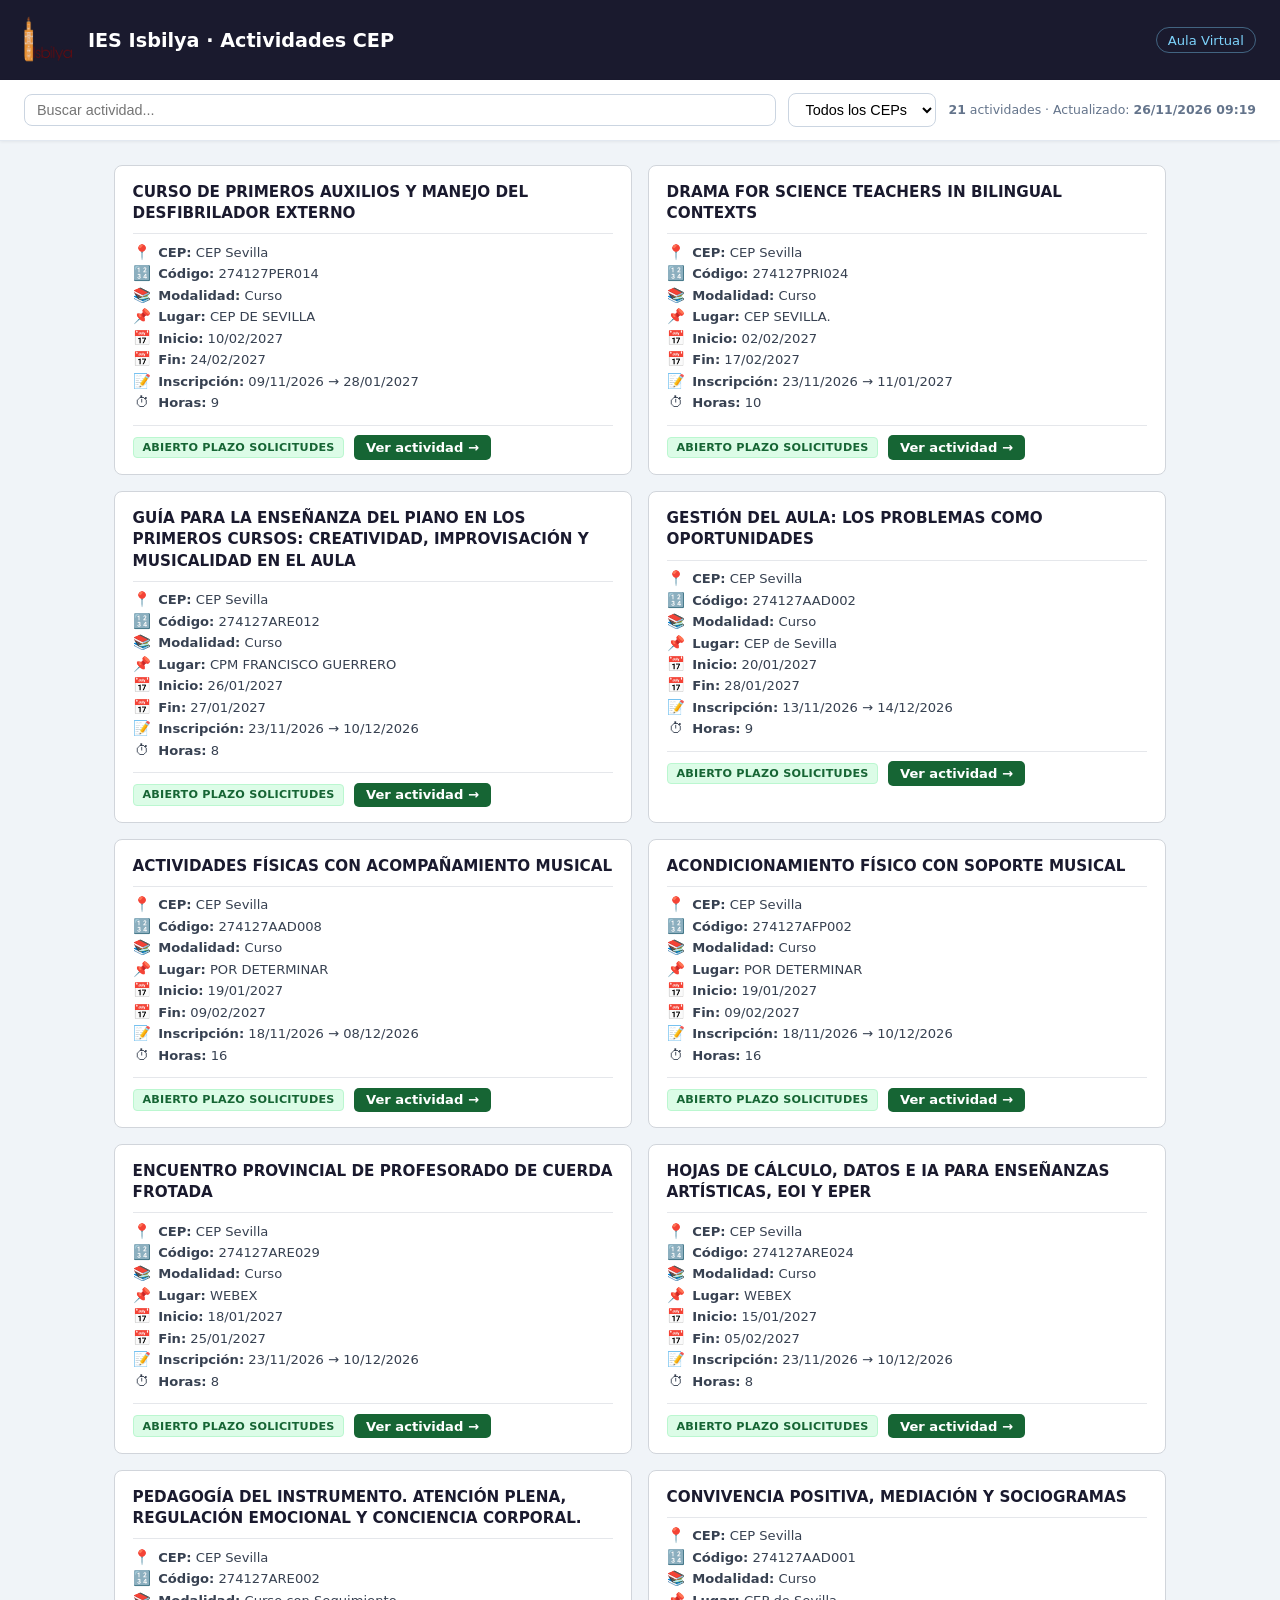
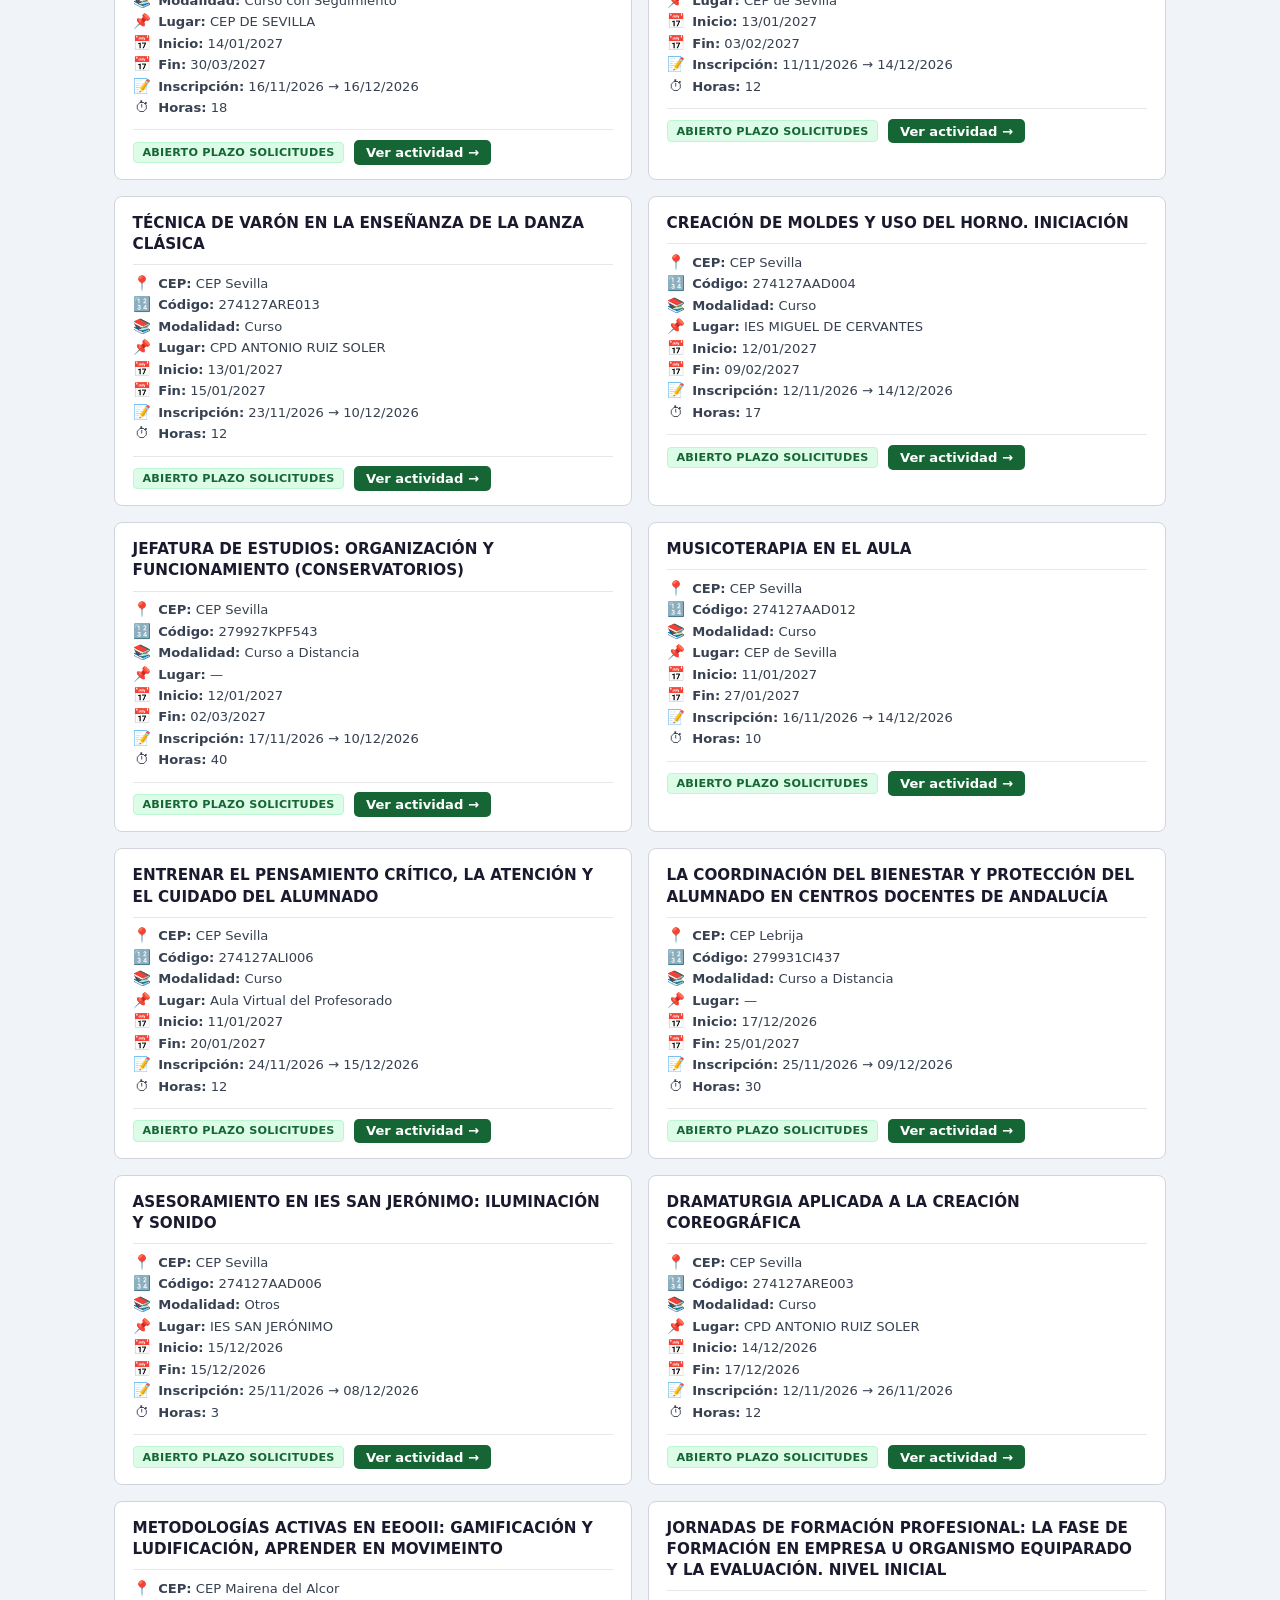
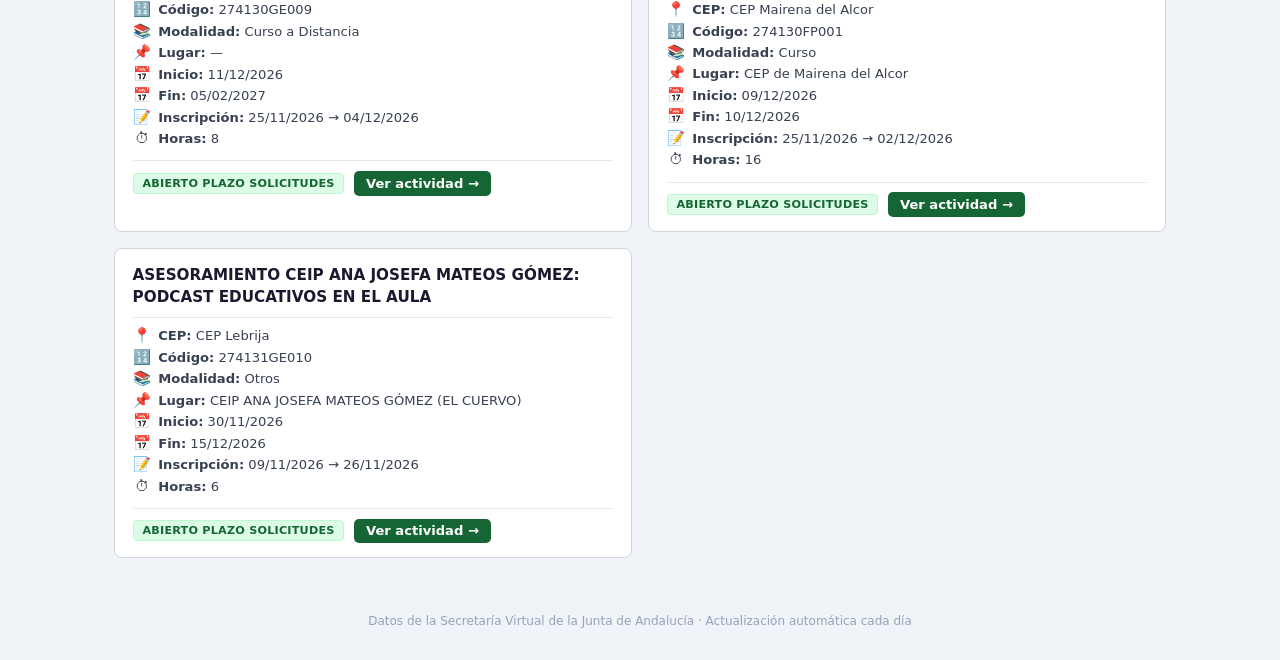
==== commit bd6858fe: "Auto-update data [skip ci]" ====
--- a/docs/index.html
+++ b/docs/index.html
@@ -225,7 +225,7 @@
 
     </select>
     <span class="stats">
-      <strong id="totalCursos">22</strong> actividades · Actualizado: <strong>26/11/2026 00:37</strong>
+      <strong id="totalCursos">21</strong> actividades · Actualizado: <strong>26/11/2026 09:19</strong>
     </span>
   </div>
 
@@ -551,23 +551,6 @@
       <div class="card-footer">
         <span class="badge-abierto">ABIERTO PLAZO SOLICITUDES</span>
         <a class="btn-actividad" href="https://secretariavirtual.juntadeandalucia.es/secretariavirtual/consultaCEP/actividad/274130GE009/" target="_blank" rel="noopener">Ver actividad →</a>
-      </div>
-    </div>
-    <div class="card" data-cep="CEP Sevilla">
-      <h3>FERMENTACIONES, ALIMENTOS VIVOS Y PROCESOS DE MADURACIÓN EN LA COCINA CONTEMPORÁNEA</h3>
-      <div class="meta">
-        <div class="meta-row"><span class="meta-icon">📍</span><span><strong>CEP:</strong> CEP Sevilla</span></div>
-        <div class="meta-row"><span class="meta-icon">🔢</span><span><strong>Código:</strong> 274127AFP011</span></div>
-        <div class="meta-row"><span class="meta-icon">📚</span><span><strong>Modalidad:</strong> Curso</span></div>
-        <div class="meta-row"><span class="meta-icon">📌</span><span><strong>Lugar:</strong> IES HELIÓPOLIS</span></div>
-        <div class="meta-row"><span class="meta-icon">📅</span><span><strong>Inicio:</strong> 09/12/2026</span></div>
-        <div class="meta-row"><span class="meta-icon">📅</span><span><strong>Fin:</strong> 10/12/2026</span></div>
-        <div class="meta-row"><span class="meta-icon">📝</span><span><strong>Inscripción:</strong> 13/11/2026 → 23/11/2026</span></div>
-        <div class="meta-row"><span class="meta-icon">⏱</span><span><strong>Horas:</strong> 8</span></div>
-      </div>
-      <div class="card-footer">
-        <span class="badge-abierto">ABIERTO PLAZO SOLICITUDES</span>
-        <a class="btn-actividad" href="https://secretariavirtual.juntadeandalucia.es/secretariavirtual/consultaCEP/actividad/274127AFP011/" target="_blank" rel="noopener">Ver actividad →</a>
       </div>
     </div>
     <div class="card" data-cep="CEP Mairena del Alcor">
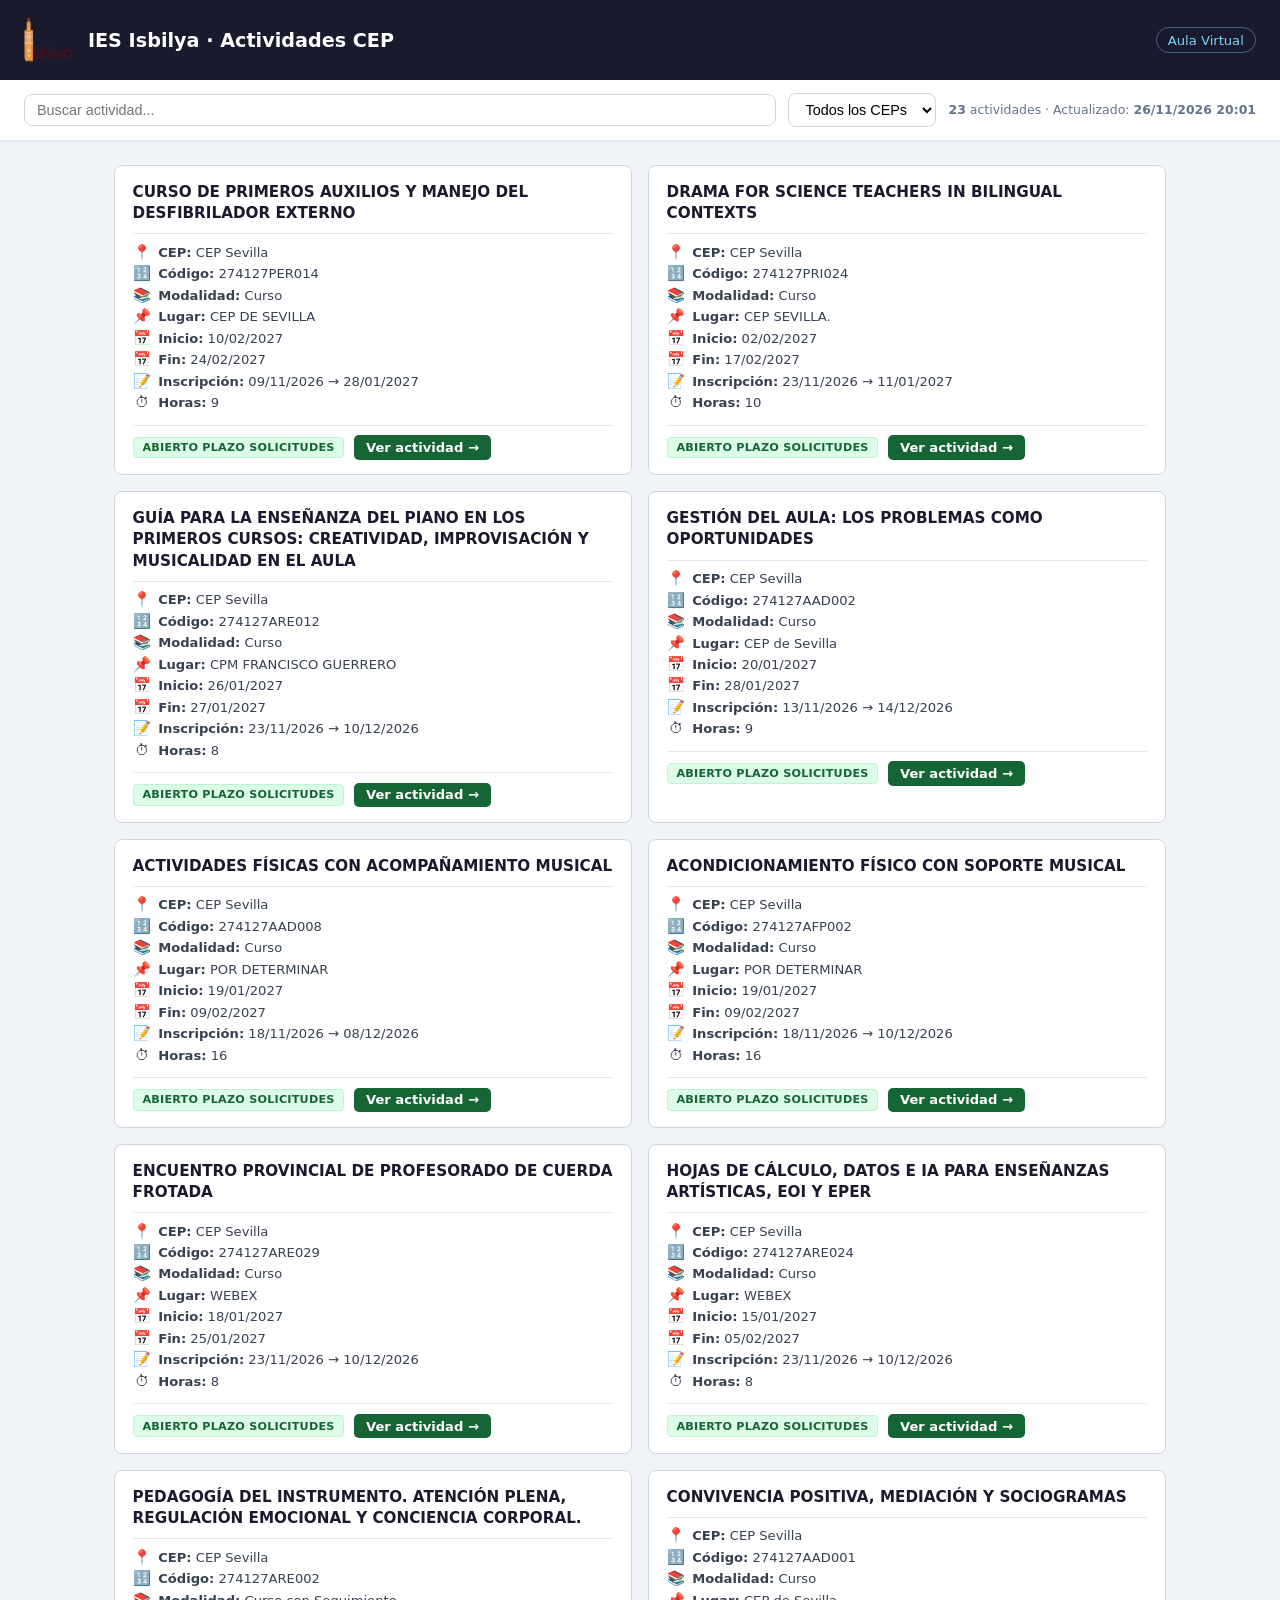
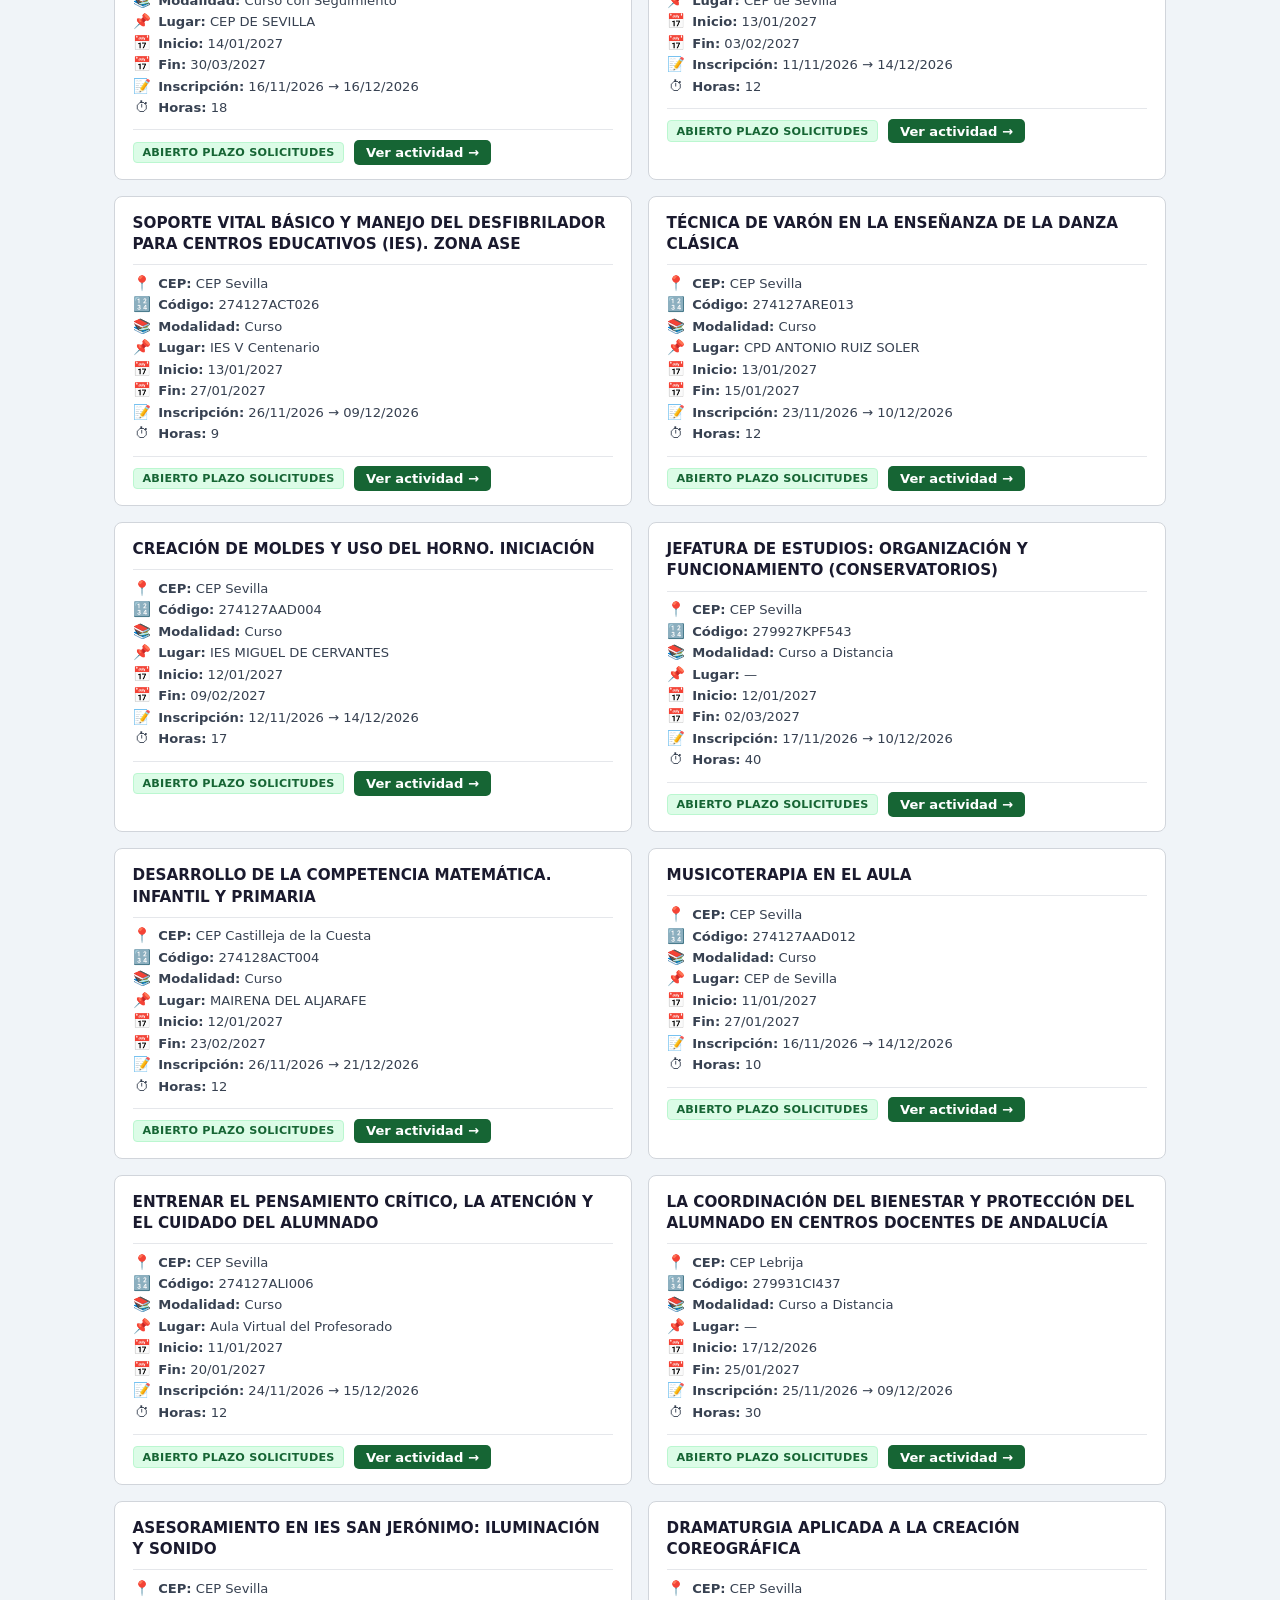
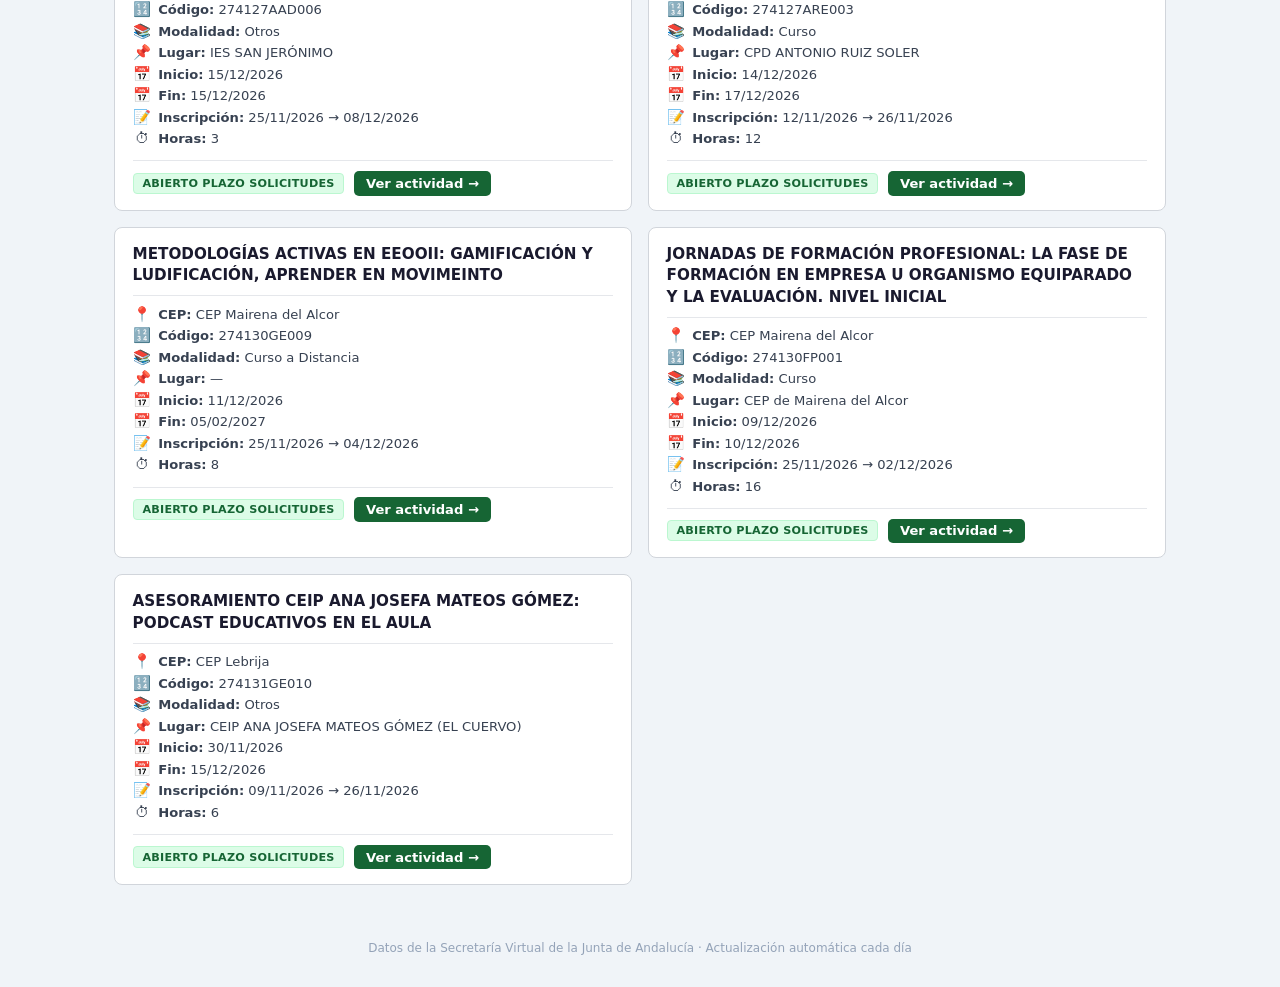
==== commit c0210df5: "Auto-update data [skip ci]" ====
--- a/docs/index.html
+++ b/docs/index.html
@@ -220,12 +220,13 @@
     <select id="filtroCEP" onchange="aplicarFiltros()">
       <option value="TODOS">Todos los CEPs</option>
         <option value="CEP Sevilla">CEP Sevilla</option>
+        <option value="CEP Castilleja de la Cuesta">CEP Castilleja</option>
         <option value="CEP Mairena del Alcor">CEP Mairena</option>
         <option value="CEP Lebrija">CEP Lebrija</option>
 
     </select>
     <span class="stats">
-      <strong id="totalCursos">21</strong> actividades · Actualizado: <strong>26/11/2026 09:19</strong>
+      <strong id="totalCursos">23</strong> actividades · Actualizado: <strong>26/11/2026 20:01</strong>
     </span>
   </div>
 
@@ -401,6 +402,23 @@
       </div>
     </div>
     <div class="card" data-cep="CEP Sevilla">
+      <h3>SOPORTE VITAL BÁSICO Y MANEJO DEL DESFIBRILADOR PARA CENTROS EDUCATIVOS (IES). ZONA ASE</h3>
+      <div class="meta">
+        <div class="meta-row"><span class="meta-icon">📍</span><span><strong>CEP:</strong> CEP Sevilla</span></div>
+        <div class="meta-row"><span class="meta-icon">🔢</span><span><strong>Código:</strong> 274127ACT026</span></div>
+        <div class="meta-row"><span class="meta-icon">📚</span><span><strong>Modalidad:</strong> Curso</span></div>
+        <div class="meta-row"><span class="meta-icon">📌</span><span><strong>Lugar:</strong> IES V Centenario</span></div>
+        <div class="meta-row"><span class="meta-icon">📅</span><span><strong>Inicio:</strong> 13/01/2027</span></div>
+        <div class="meta-row"><span class="meta-icon">📅</span><span><strong>Fin:</strong> 27/01/2027</span></div>
+        <div class="meta-row"><span class="meta-icon">📝</span><span><strong>Inscripción:</strong> 26/11/2026 → 09/12/2026</span></div>
+        <div class="meta-row"><span class="meta-icon">⏱</span><span><strong>Horas:</strong> 9</span></div>
+      </div>
+      <div class="card-footer">
+        <span class="badge-abierto">ABIERTO PLAZO SOLICITUDES</span>
+        <a class="btn-actividad" href="https://secretariavirtual.juntadeandalucia.es/secretariavirtual/consultaCEP/actividad/274127ACT026/" target="_blank" rel="noopener">Ver actividad →</a>
+      </div>
+    </div>
+    <div class="card" data-cep="CEP Sevilla">
       <h3>TÉCNICA DE VARÓN EN LA ENSEÑANZA DE LA DANZA CLÁSICA</h3>
       <div class="meta">
         <div class="meta-row"><span class="meta-icon">📍</span><span><strong>CEP:</strong> CEP Sevilla</span></div>
@@ -449,6 +467,23 @@
       <div class="card-footer">
         <span class="badge-abierto">ABIERTO PLAZO SOLICITUDES</span>
         <a class="btn-actividad" href="https://secretariavirtual.juntadeandalucia.es/secretariavirtual/consultaCEP/actividad/279927KPF543/" target="_blank" rel="noopener">Ver actividad →</a>
+      </div>
+    </div>
+    <div class="card" data-cep="CEP Castilleja de la Cuesta">
+      <h3>DESARROLLO DE LA COMPETENCIA MATEMÁTICA. INFANTIL Y PRIMARIA</h3>
+      <div class="meta">
+        <div class="meta-row"><span class="meta-icon">📍</span><span><strong>CEP:</strong> CEP Castilleja de la Cuesta</span></div>
+        <div class="meta-row"><span class="meta-icon">🔢</span><span><strong>Código:</strong> 274128ACT004</span></div>
+        <div class="meta-row"><span class="meta-icon">📚</span><span><strong>Modalidad:</strong> Curso</span></div>
+        <div class="meta-row"><span class="meta-icon">📌</span><span><strong>Lugar:</strong> MAIRENA DEL ALJARAFE</span></div>
+        <div class="meta-row"><span class="meta-icon">📅</span><span><strong>Inicio:</strong> 12/01/2027</span></div>
+        <div class="meta-row"><span class="meta-icon">📅</span><span><strong>Fin:</strong> 23/02/2027</span></div>
+        <div class="meta-row"><span class="meta-icon">📝</span><span><strong>Inscripción:</strong> 26/11/2026 → 21/12/2026</span></div>
+        <div class="meta-row"><span class="meta-icon">⏱</span><span><strong>Horas:</strong> 12</span></div>
+      </div>
+      <div class="card-footer">
+        <span class="badge-abierto">ABIERTO PLAZO SOLICITUDES</span>
+        <a class="btn-actividad" href="https://secretariavirtual.juntadeandalucia.es/secretariavirtual/consultaCEP/actividad/274128ACT004/" target="_blank" rel="noopener">Ver actividad →</a>
       </div>
     </div>
     <div class="card" data-cep="CEP Sevilla">
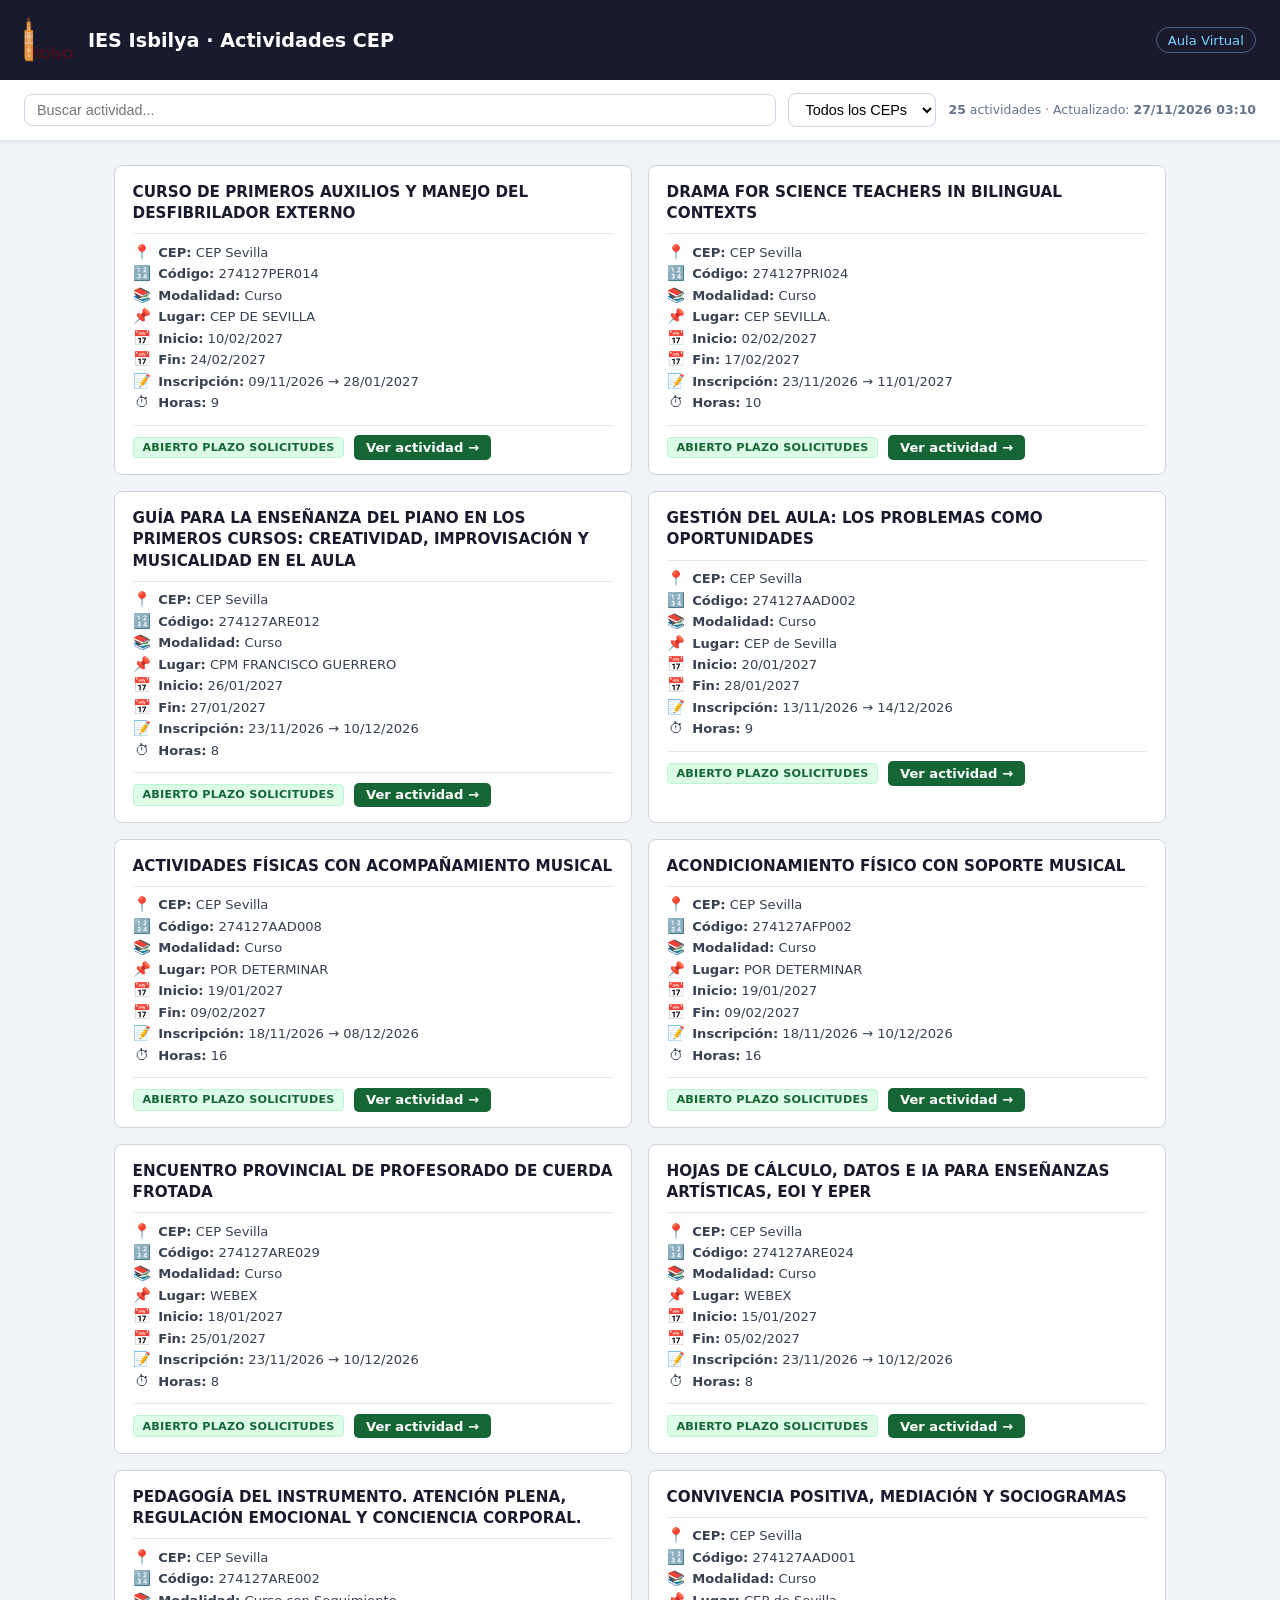
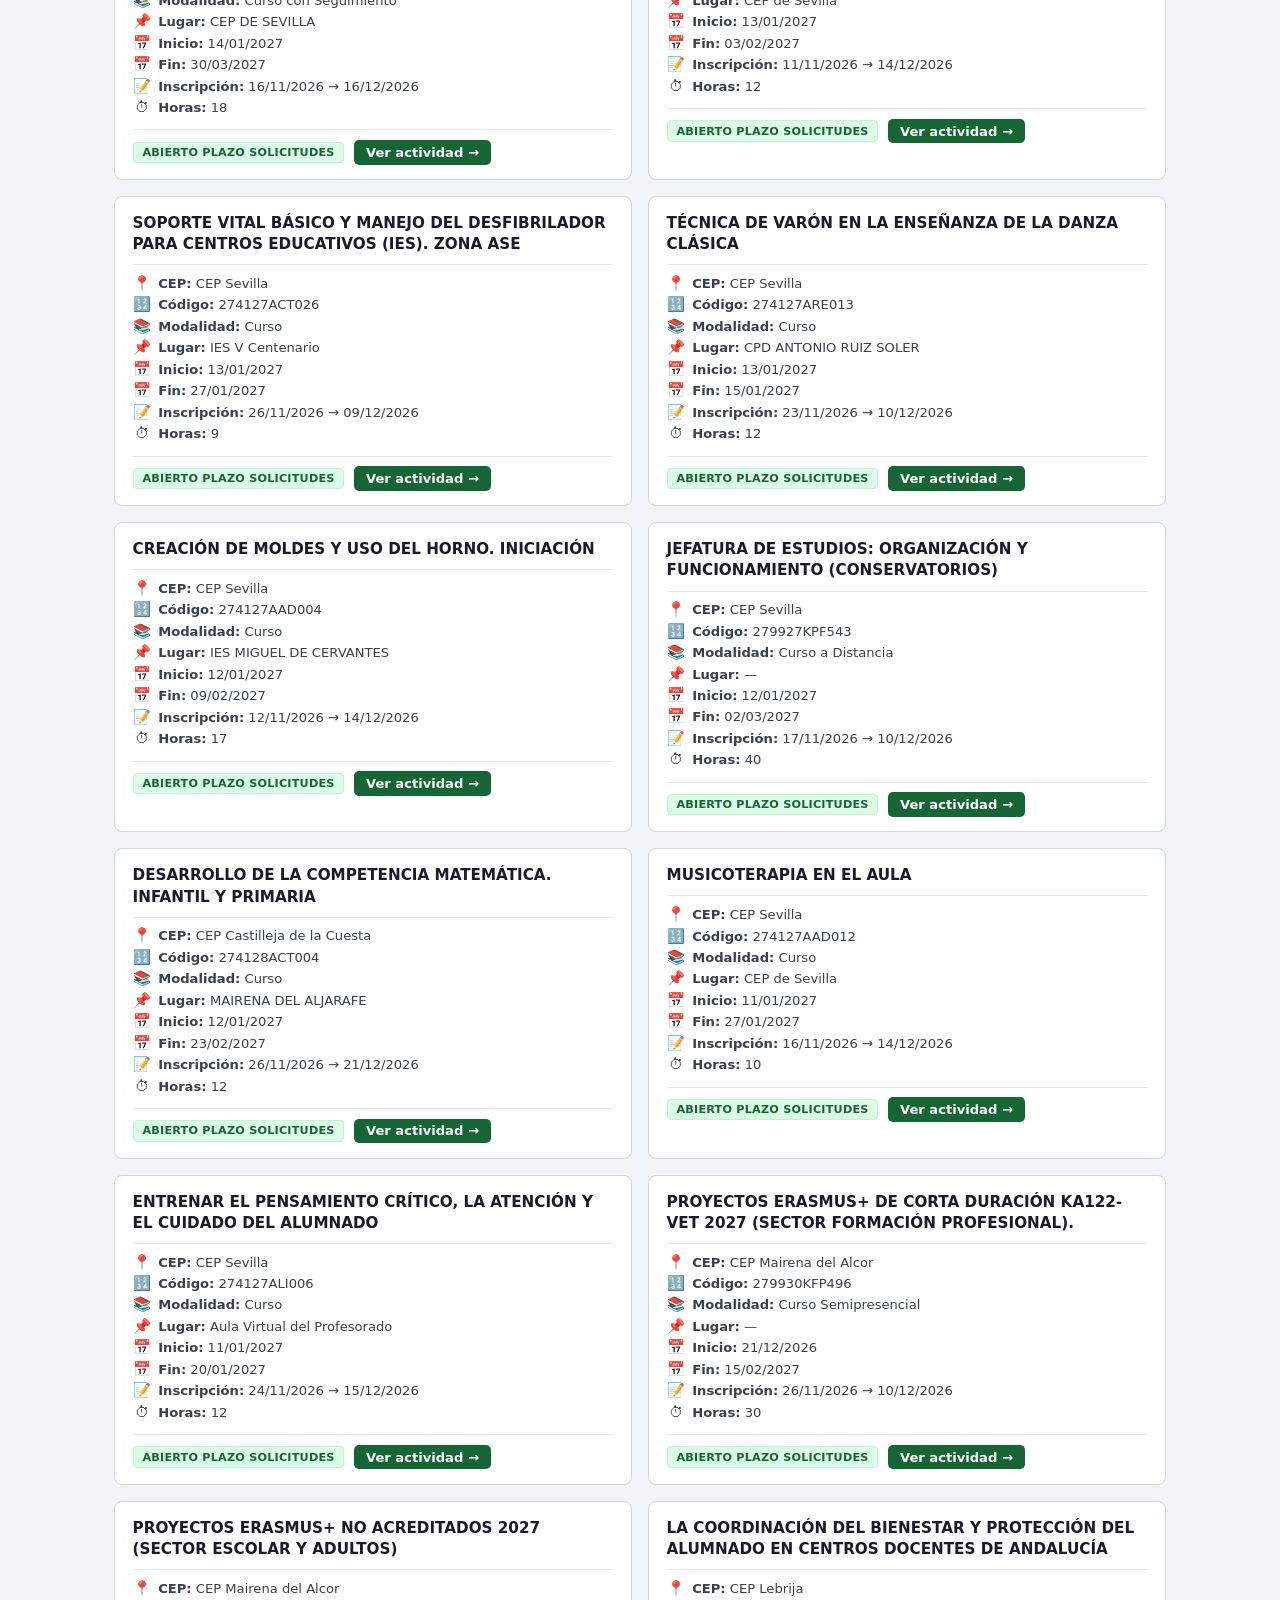
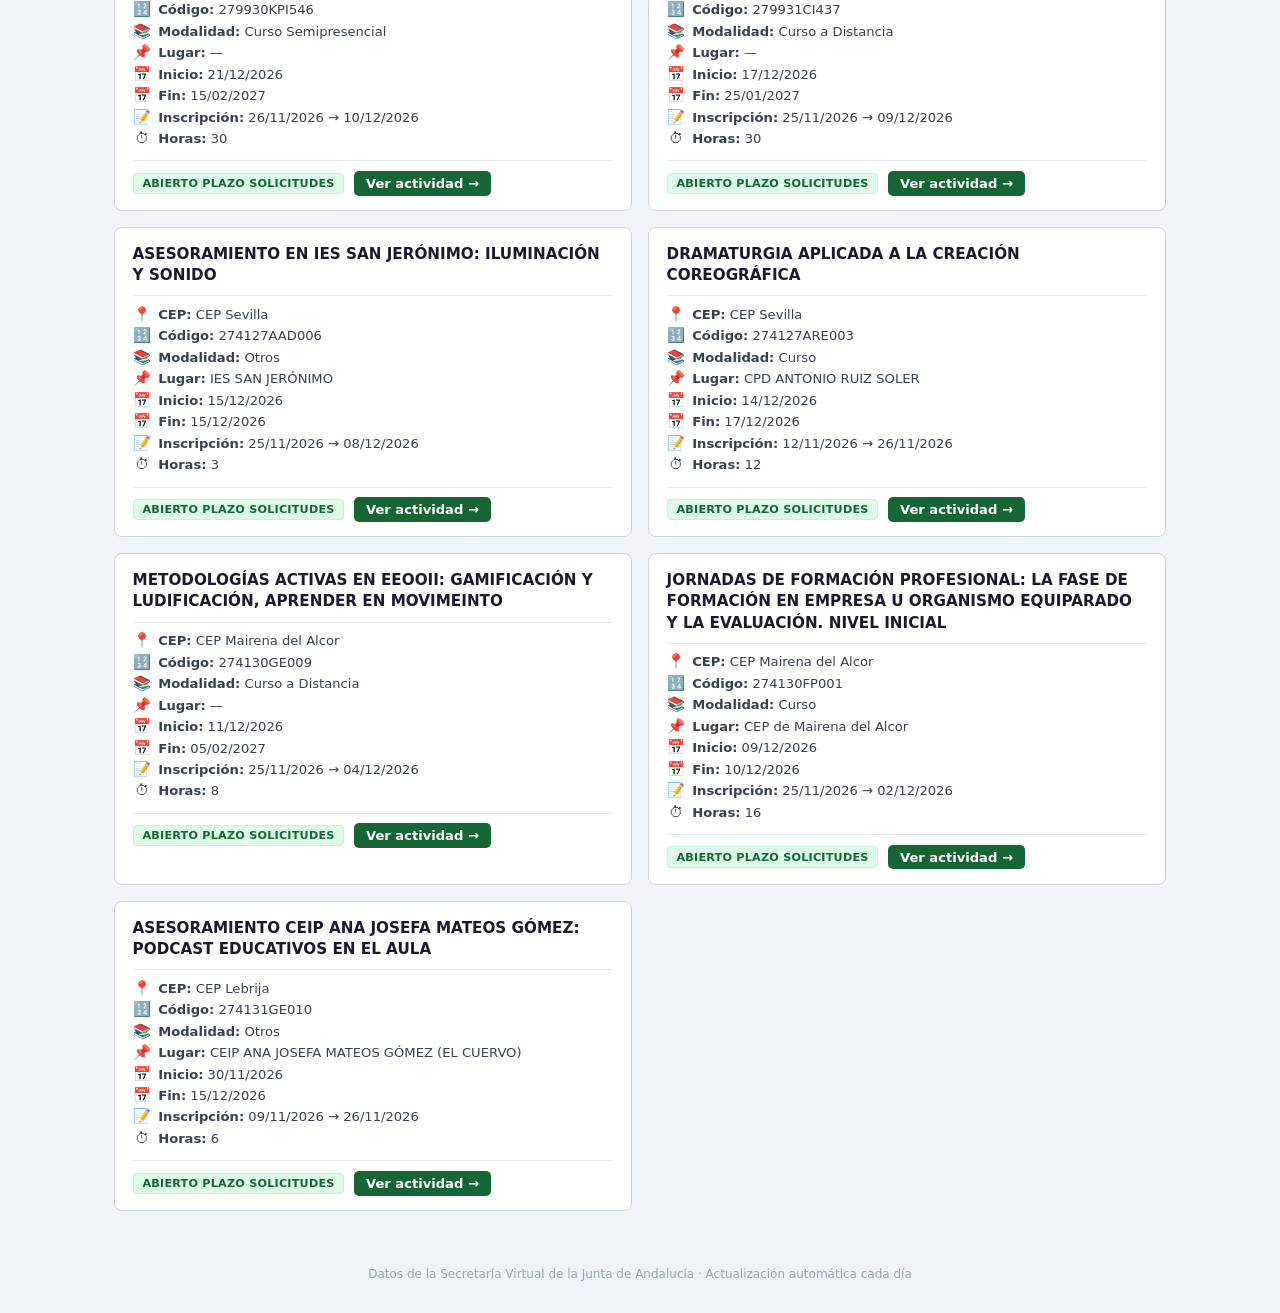
==== commit ed99912d: "Auto-update data [skip ci]" ====
--- a/docs/index.html
+++ b/docs/index.html
@@ -226,7 +226,7 @@
 
     </select>
     <span class="stats">
-      <strong id="totalCursos">23</strong> actividades · Actualizado: <strong>26/11/2026 20:01</strong>
+      <strong id="totalCursos">25</strong> actividades · Actualizado: <strong>27/11/2026 03:10</strong>
     </span>
   </div>
 
@@ -518,6 +518,40 @@
       <div class="card-footer">
         <span class="badge-abierto">ABIERTO PLAZO SOLICITUDES</span>
         <a class="btn-actividad" href="https://secretariavirtual.juntadeandalucia.es/secretariavirtual/consultaCEP/actividad/274127ALI006/" target="_blank" rel="noopener">Ver actividad →</a>
+      </div>
+    </div>
+    <div class="card" data-cep="CEP Mairena del Alcor">
+      <h3>PROYECTOS ERASMUS+ DE CORTA DURACIÓN KA122-VET 2027  (SECTOR FORMACIÓN PROFESIONAL).</h3>
+      <div class="meta">
+        <div class="meta-row"><span class="meta-icon">📍</span><span><strong>CEP:</strong> CEP Mairena del Alcor</span></div>
+        <div class="meta-row"><span class="meta-icon">🔢</span><span><strong>Código:</strong> 279930KFP496</span></div>
+        <div class="meta-row"><span class="meta-icon">📚</span><span><strong>Modalidad:</strong> Curso Semipresencial</span></div>
+        <div class="meta-row"><span class="meta-icon">📌</span><span><strong>Lugar:</strong> —</span></div>
+        <div class="meta-row"><span class="meta-icon">📅</span><span><strong>Inicio:</strong> 21/12/2026</span></div>
+        <div class="meta-row"><span class="meta-icon">📅</span><span><strong>Fin:</strong> 15/02/2027</span></div>
+        <div class="meta-row"><span class="meta-icon">📝</span><span><strong>Inscripción:</strong> 26/11/2026 → 10/12/2026</span></div>
+        <div class="meta-row"><span class="meta-icon">⏱</span><span><strong>Horas:</strong> 30</span></div>
+      </div>
+      <div class="card-footer">
+        <span class="badge-abierto">ABIERTO PLAZO SOLICITUDES</span>
+        <a class="btn-actividad" href="https://secretariavirtual.juntadeandalucia.es/secretariavirtual/consultaCEP/actividad/279930KFP496/" target="_blank" rel="noopener">Ver actividad →</a>
+      </div>
+    </div>
+    <div class="card" data-cep="CEP Mairena del Alcor">
+      <h3>PROYECTOS ERASMUS+ NO ACREDITADOS 2027 (SECTOR ESCOLAR Y ADULTOS)</h3>
+      <div class="meta">
+        <div class="meta-row"><span class="meta-icon">📍</span><span><strong>CEP:</strong> CEP Mairena del Alcor</span></div>
+        <div class="meta-row"><span class="meta-icon">🔢</span><span><strong>Código:</strong> 279930KPI546</span></div>
+        <div class="meta-row"><span class="meta-icon">📚</span><span><strong>Modalidad:</strong> Curso Semipresencial</span></div>
+        <div class="meta-row"><span class="meta-icon">📌</span><span><strong>Lugar:</strong> —</span></div>
+        <div class="meta-row"><span class="meta-icon">📅</span><span><strong>Inicio:</strong> 21/12/2026</span></div>
+        <div class="meta-row"><span class="meta-icon">📅</span><span><strong>Fin:</strong> 15/02/2027</span></div>
+        <div class="meta-row"><span class="meta-icon">📝</span><span><strong>Inscripción:</strong> 26/11/2026 → 10/12/2026</span></div>
+        <div class="meta-row"><span class="meta-icon">⏱</span><span><strong>Horas:</strong> 30</span></div>
+      </div>
+      <div class="card-footer">
+        <span class="badge-abierto">ABIERTO PLAZO SOLICITUDES</span>
+        <a class="btn-actividad" href="https://secretariavirtual.juntadeandalucia.es/secretariavirtual/consultaCEP/actividad/279930KPI546/" target="_blank" rel="noopener">Ver actividad →</a>
       </div>
     </div>
     <div class="card" data-cep="CEP Lebrija">
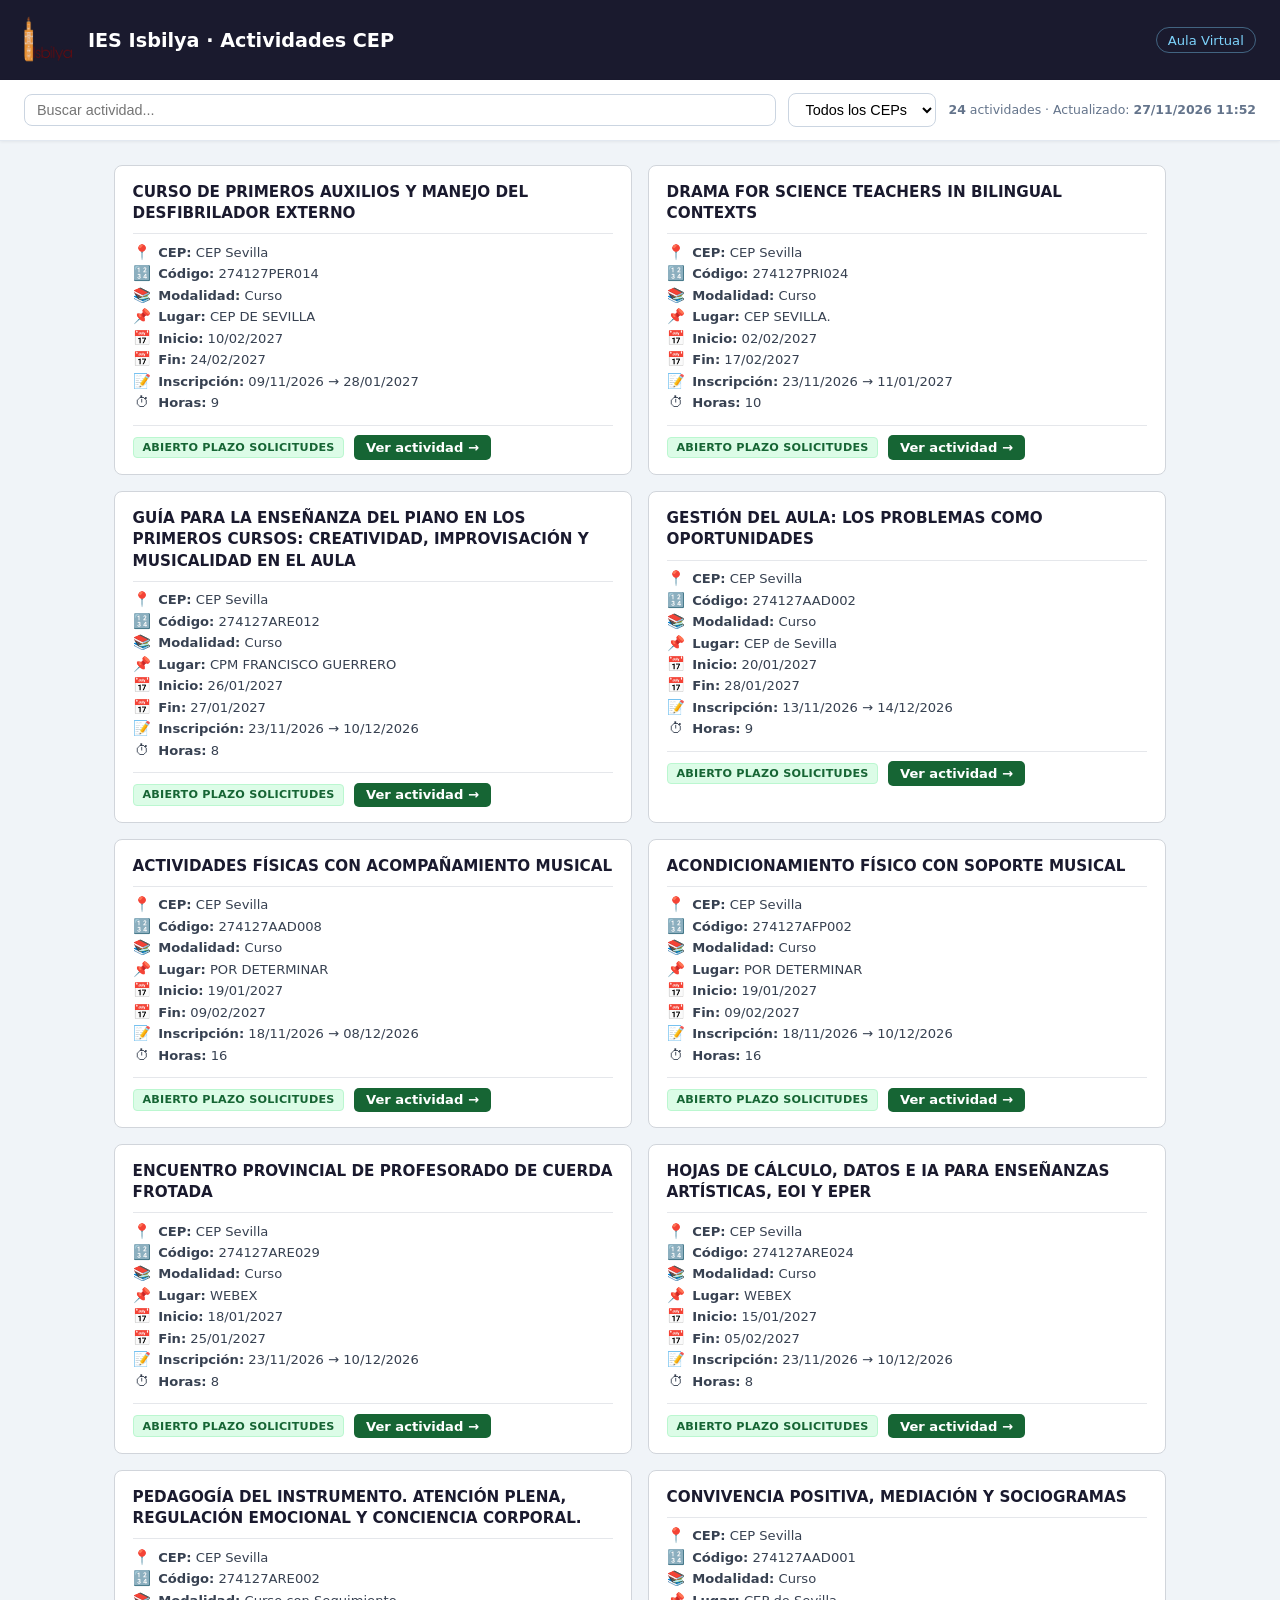
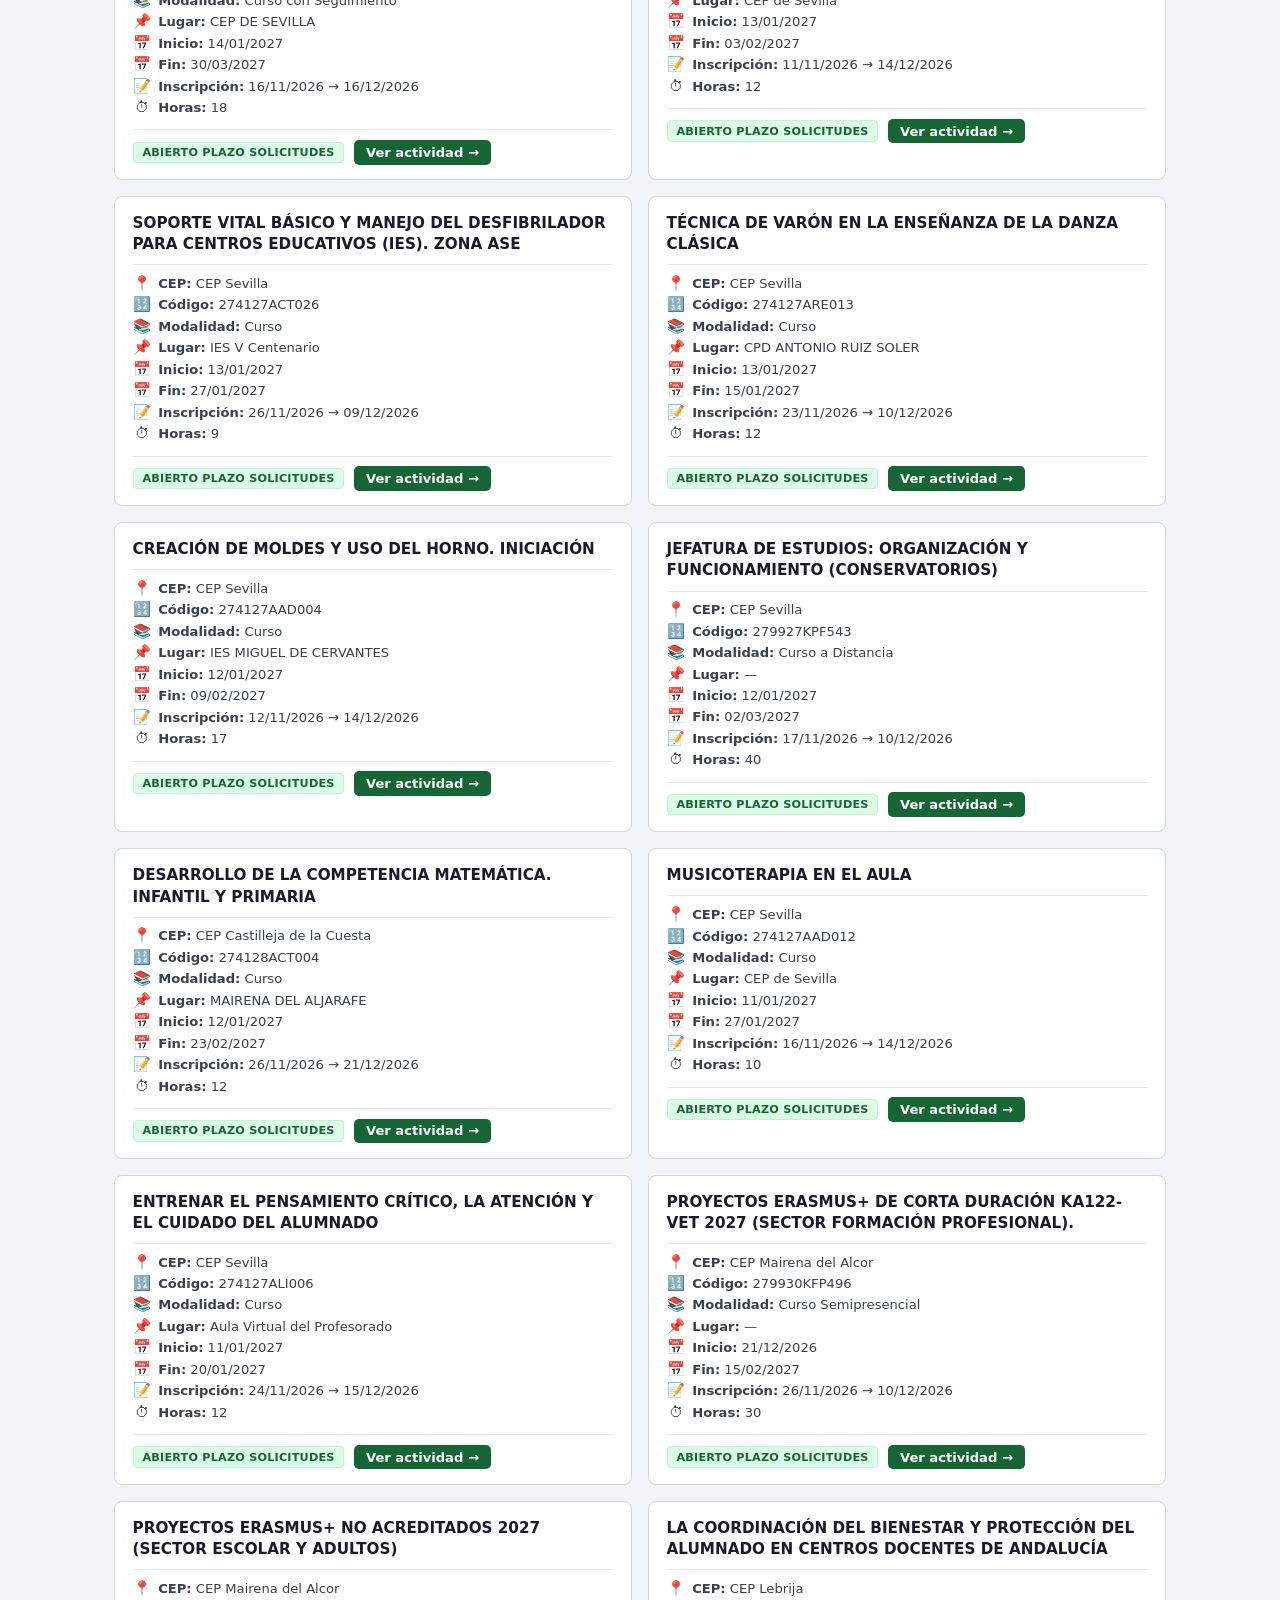
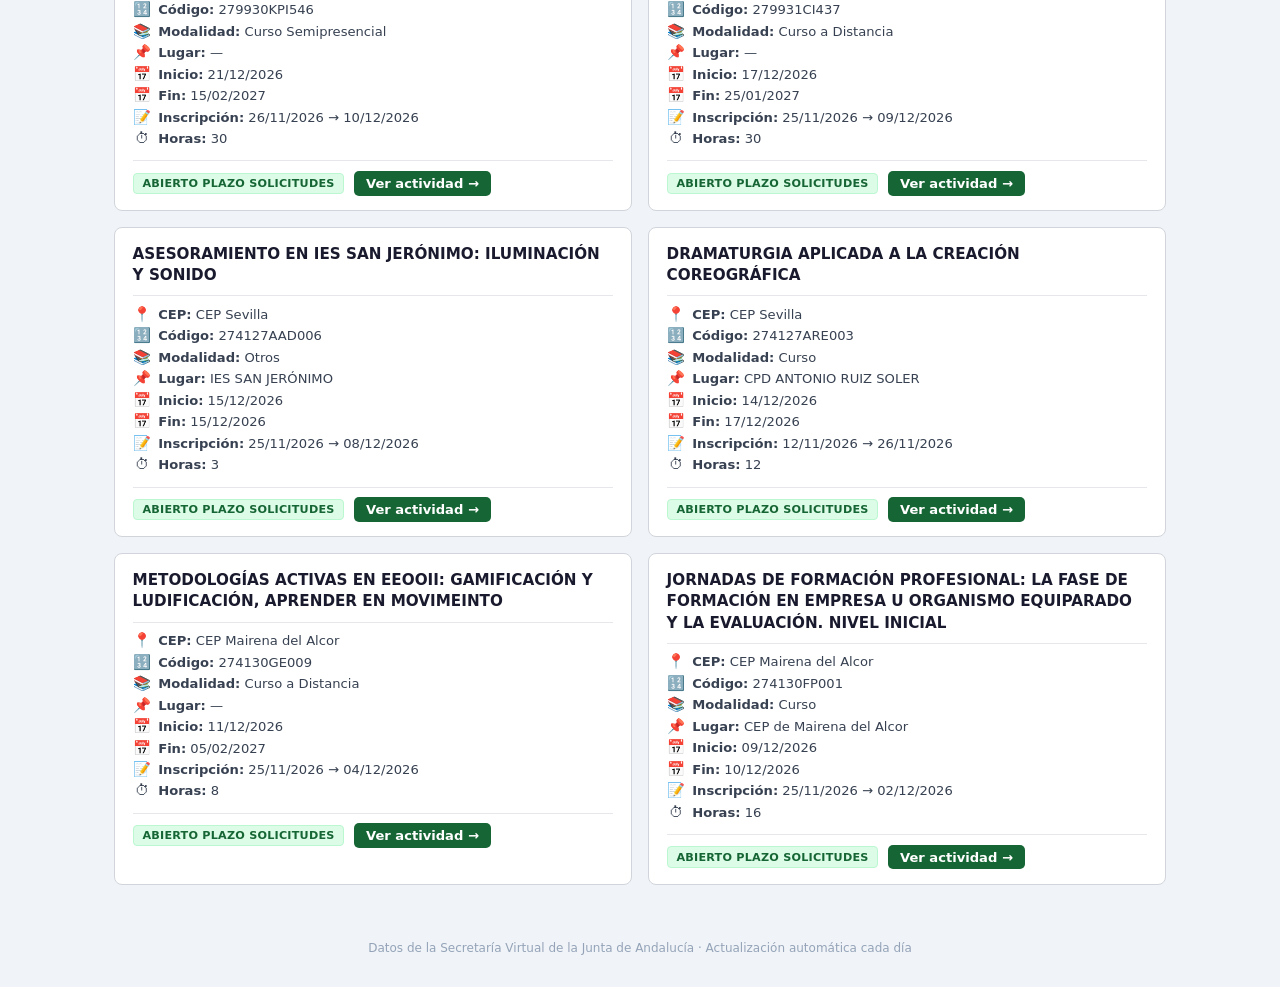
==== commit 64501843: "Auto-update data [skip ci]" ====
--- a/docs/index.html
+++ b/docs/index.html
@@ -226,7 +226,7 @@
 
     </select>
     <span class="stats">
-      <strong id="totalCursos">25</strong> actividades · Actualizado: <strong>27/11/2026 03:10</strong>
+      <strong id="totalCursos">24</strong> actividades · Actualizado: <strong>27/11/2026 11:52</strong>
     </span>
   </div>
 
@@ -637,23 +637,6 @@
       <div class="card-footer">
         <span class="badge-abierto">ABIERTO PLAZO SOLICITUDES</span>
         <a class="btn-actividad" href="https://secretariavirtual.juntadeandalucia.es/secretariavirtual/consultaCEP/actividad/274130FP001/" target="_blank" rel="noopener">Ver actividad →</a>
-      </div>
-    </div>
-    <div class="card" data-cep="CEP Lebrija">
-      <h3>ASESORAMIENTO CEIP ANA JOSEFA MATEOS GÓMEZ: PODCAST EDUCATIVOS EN EL AULA</h3>
-      <div class="meta">
-        <div class="meta-row"><span class="meta-icon">📍</span><span><strong>CEP:</strong> CEP Lebrija</span></div>
-        <div class="meta-row"><span class="meta-icon">🔢</span><span><strong>Código:</strong> 274131GE010</span></div>
-        <div class="meta-row"><span class="meta-icon">📚</span><span><strong>Modalidad:</strong> Otros</span></div>
-        <div class="meta-row"><span class="meta-icon">📌</span><span><strong>Lugar:</strong> CEIP ANA JOSEFA MATEOS GÓMEZ (EL CUERVO)</span></div>
-        <div class="meta-row"><span class="meta-icon">📅</span><span><strong>Inicio:</strong> 30/11/2026</span></div>
-        <div class="meta-row"><span class="meta-icon">📅</span><span><strong>Fin:</strong> 15/12/2026</span></div>
-        <div class="meta-row"><span class="meta-icon">📝</span><span><strong>Inscripción:</strong> 09/11/2026 → 26/11/2026</span></div>
-        <div class="meta-row"><span class="meta-icon">⏱</span><span><strong>Horas:</strong> 6</span></div>
-      </div>
-      <div class="card-footer">
-        <span class="badge-abierto">ABIERTO PLAZO SOLICITUDES</span>
-        <a class="btn-actividad" href="https://secretariavirtual.juntadeandalucia.es/secretariavirtual/consultaCEP/actividad/274131GE010/" target="_blank" rel="noopener">Ver actividad →</a>
       </div>
     </div>
     <p id="sin-resultados">No hay actividades con los filtros seleccionados.</p>
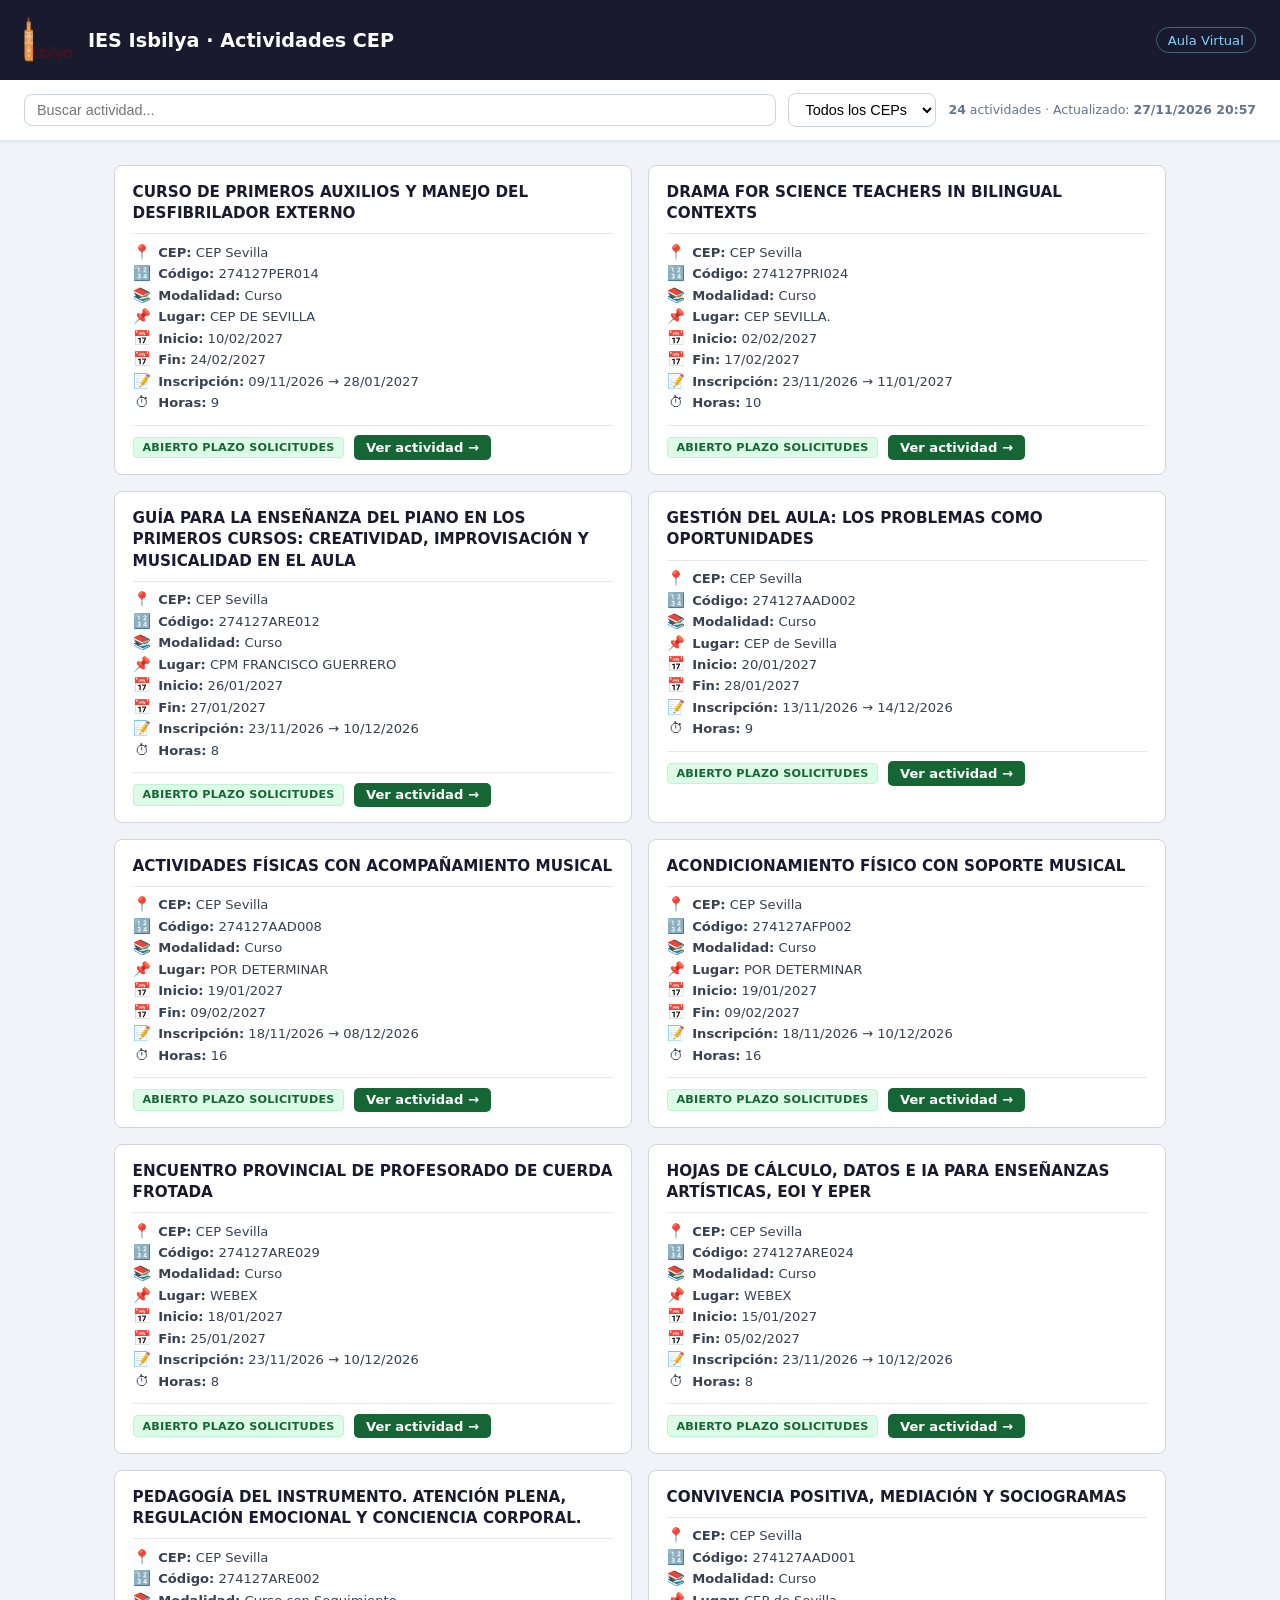
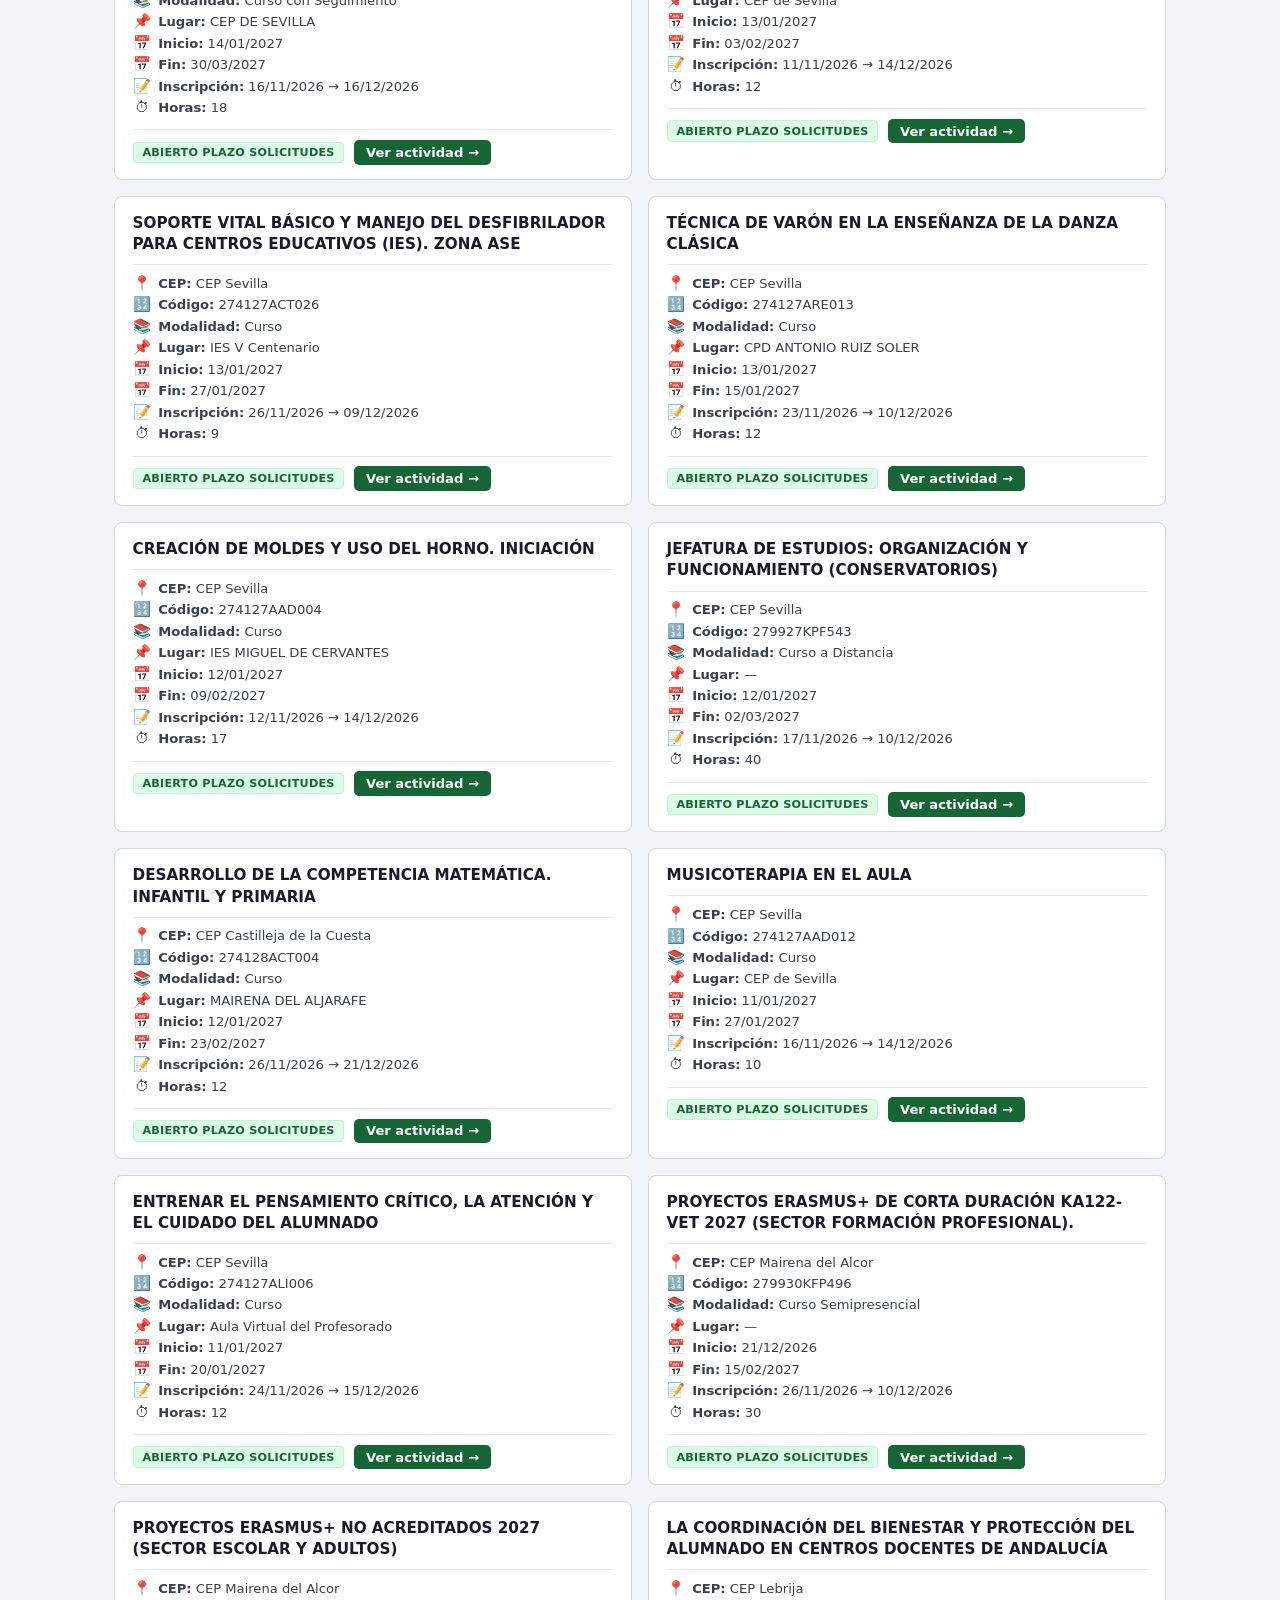
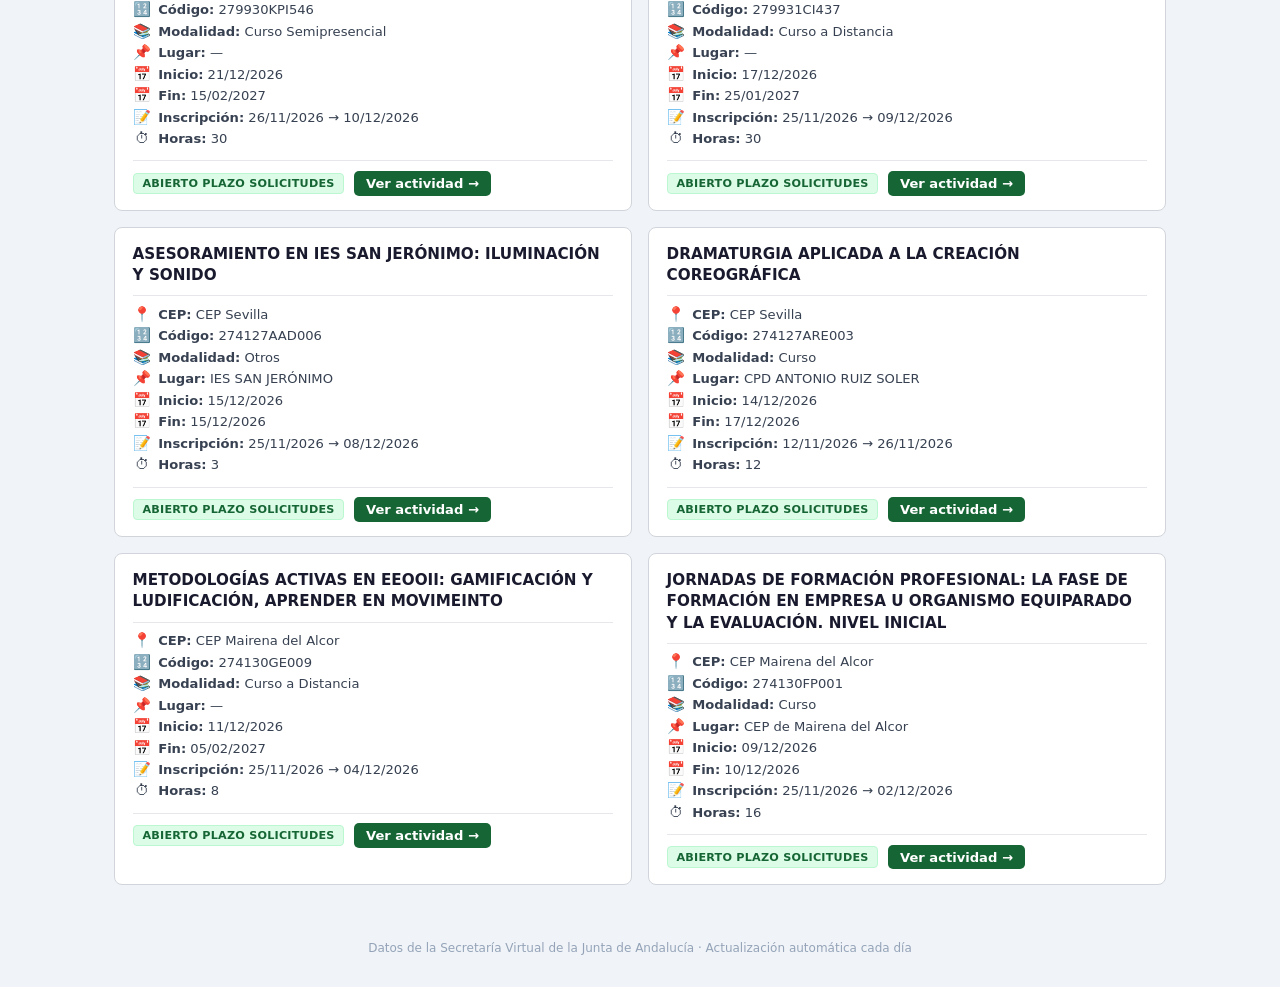
==== commit 54093bf0: "Auto-update data [skip ci]" ====
--- a/docs/index.html
+++ b/docs/index.html
@@ -226,7 +226,7 @@
 
     </select>
     <span class="stats">
-      <strong id="totalCursos">24</strong> actividades · Actualizado: <strong>27/11/2026 11:52</strong>
+      <strong id="totalCursos">24</strong> actividades · Actualizado: <strong>27/11/2026 20:57</strong>
     </span>
   </div>
 
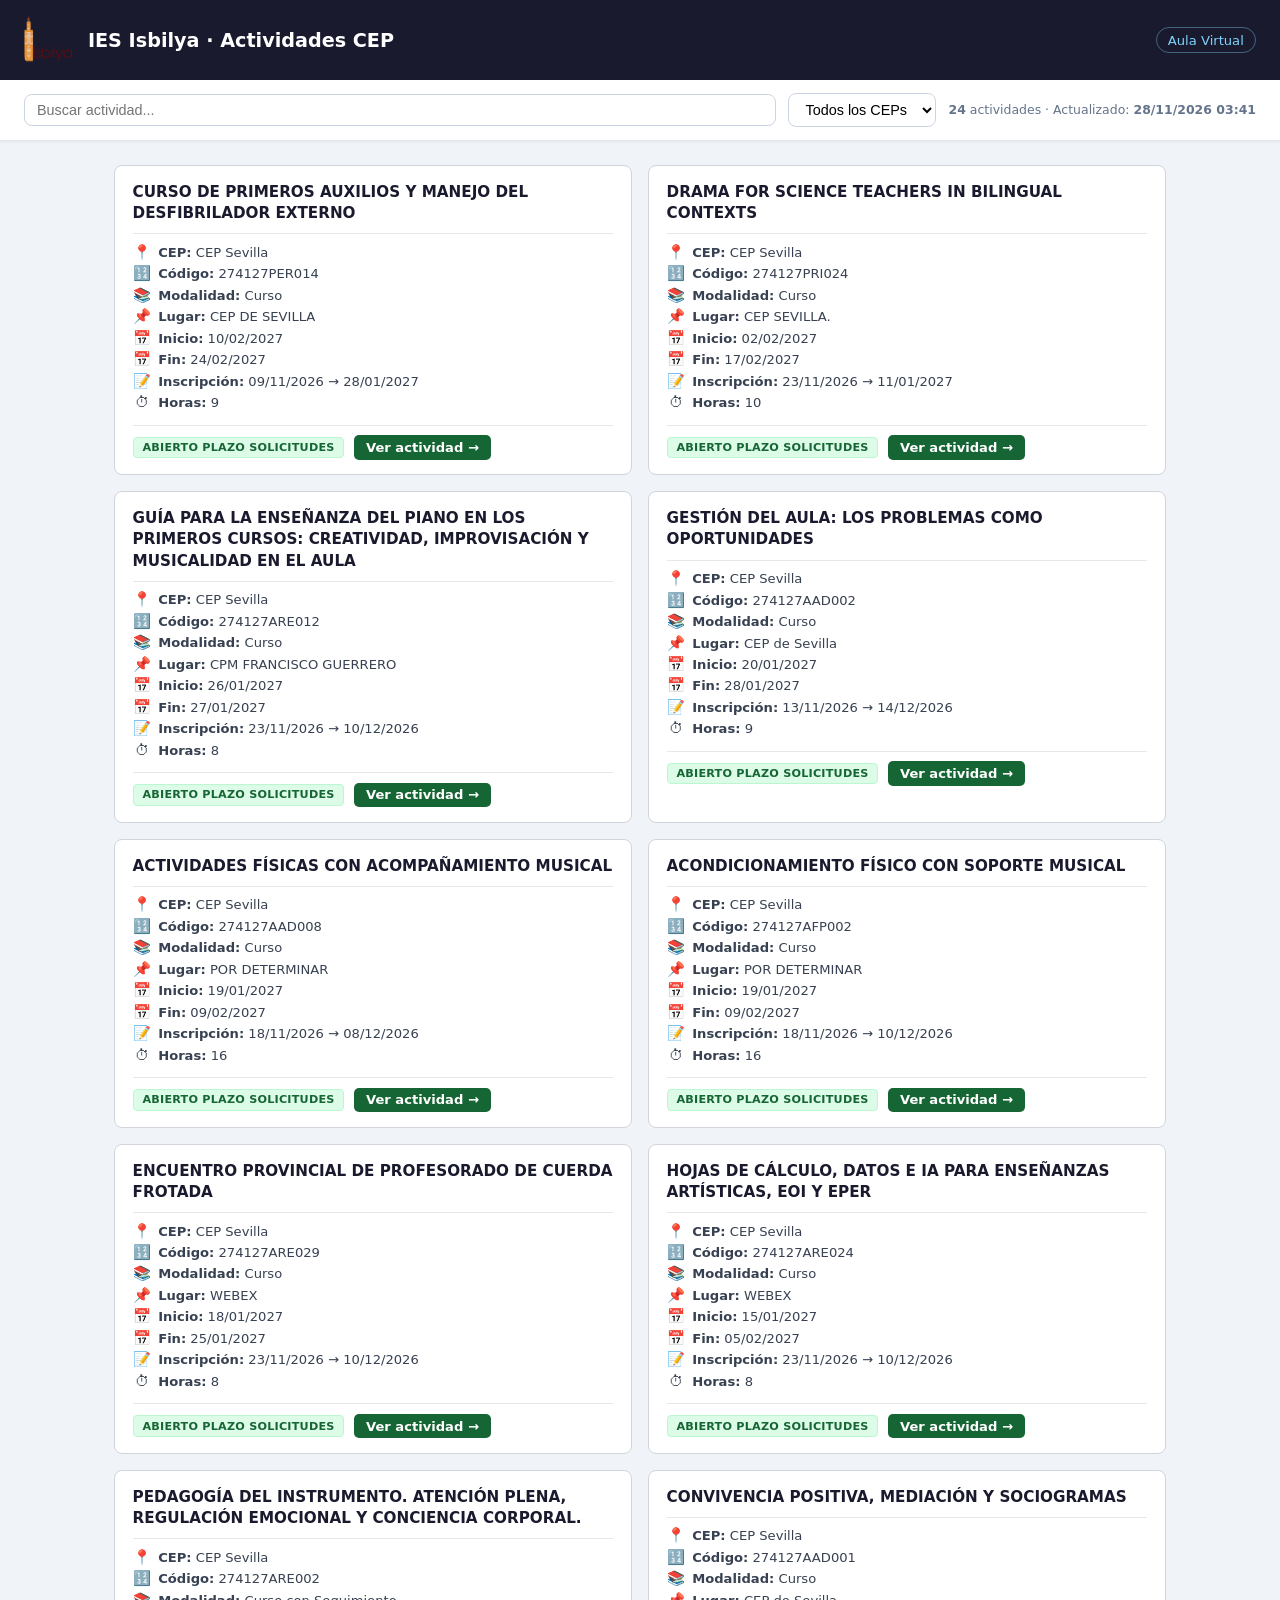
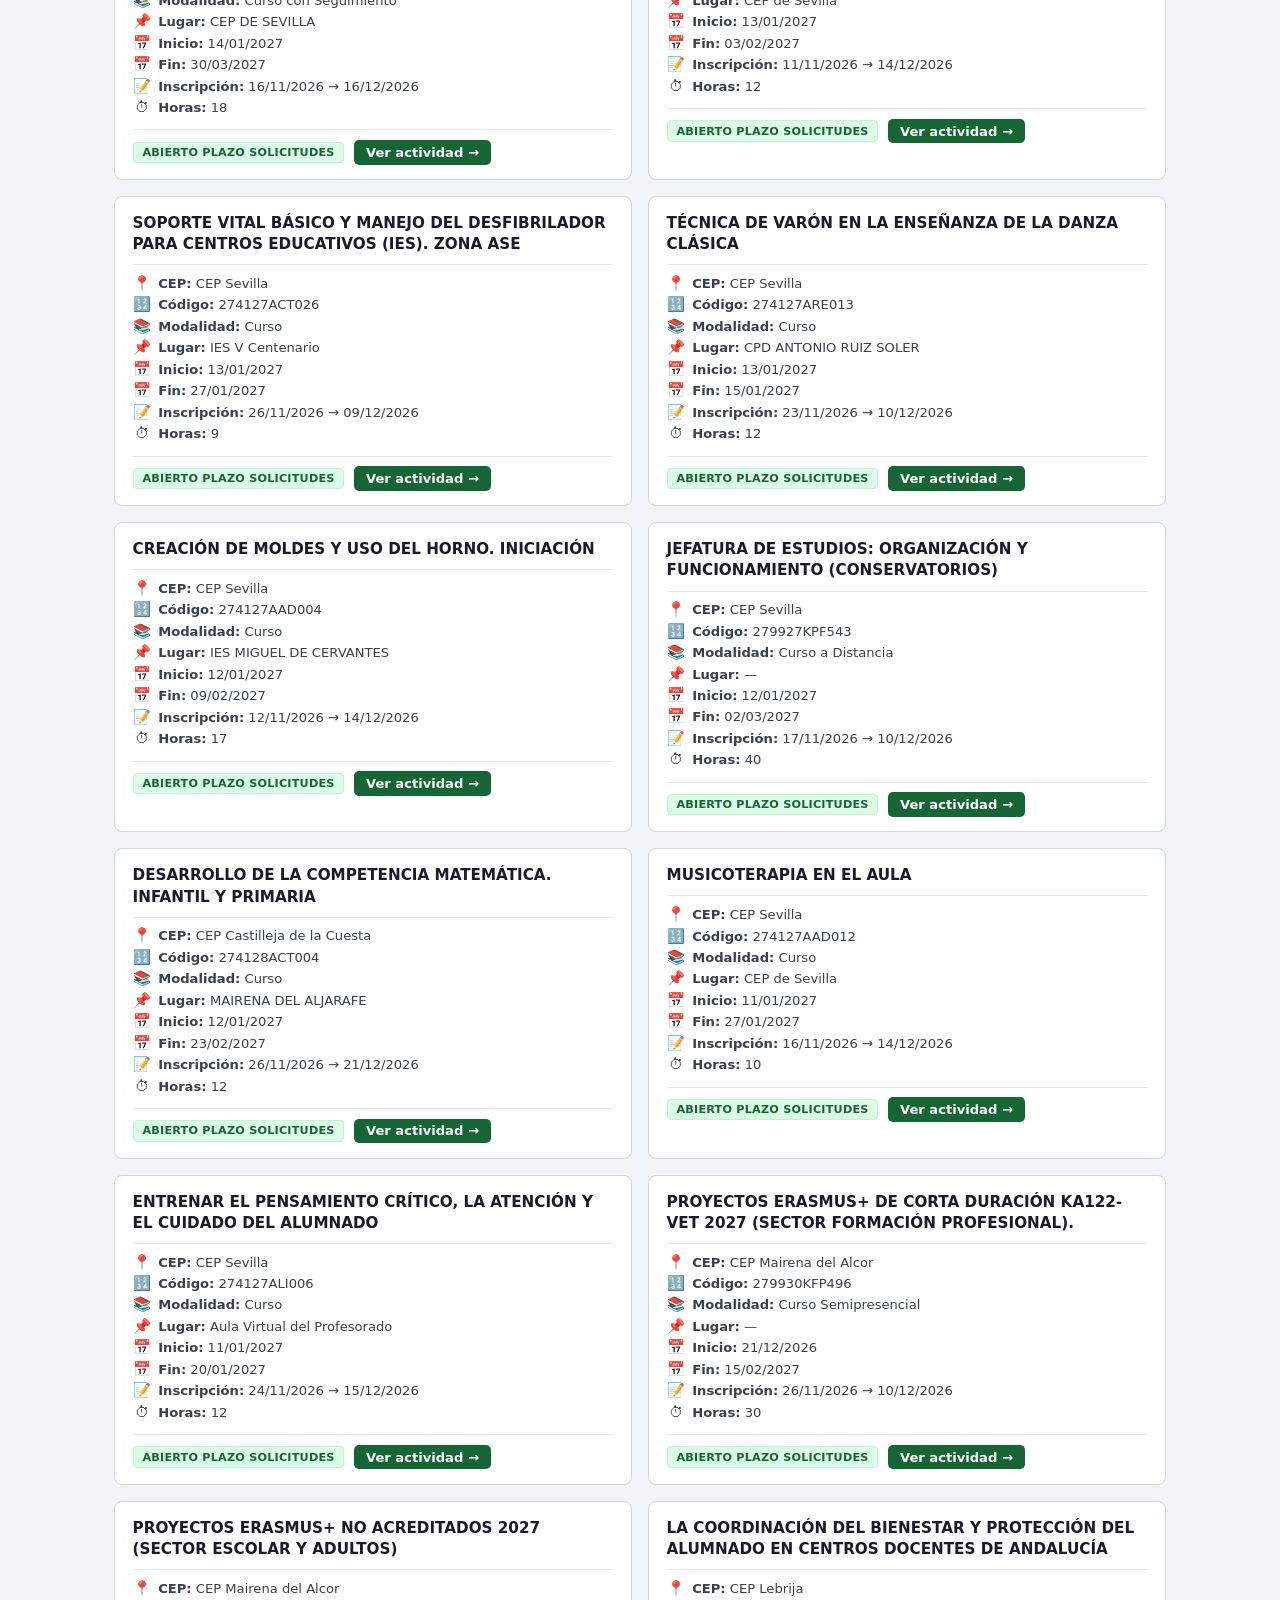
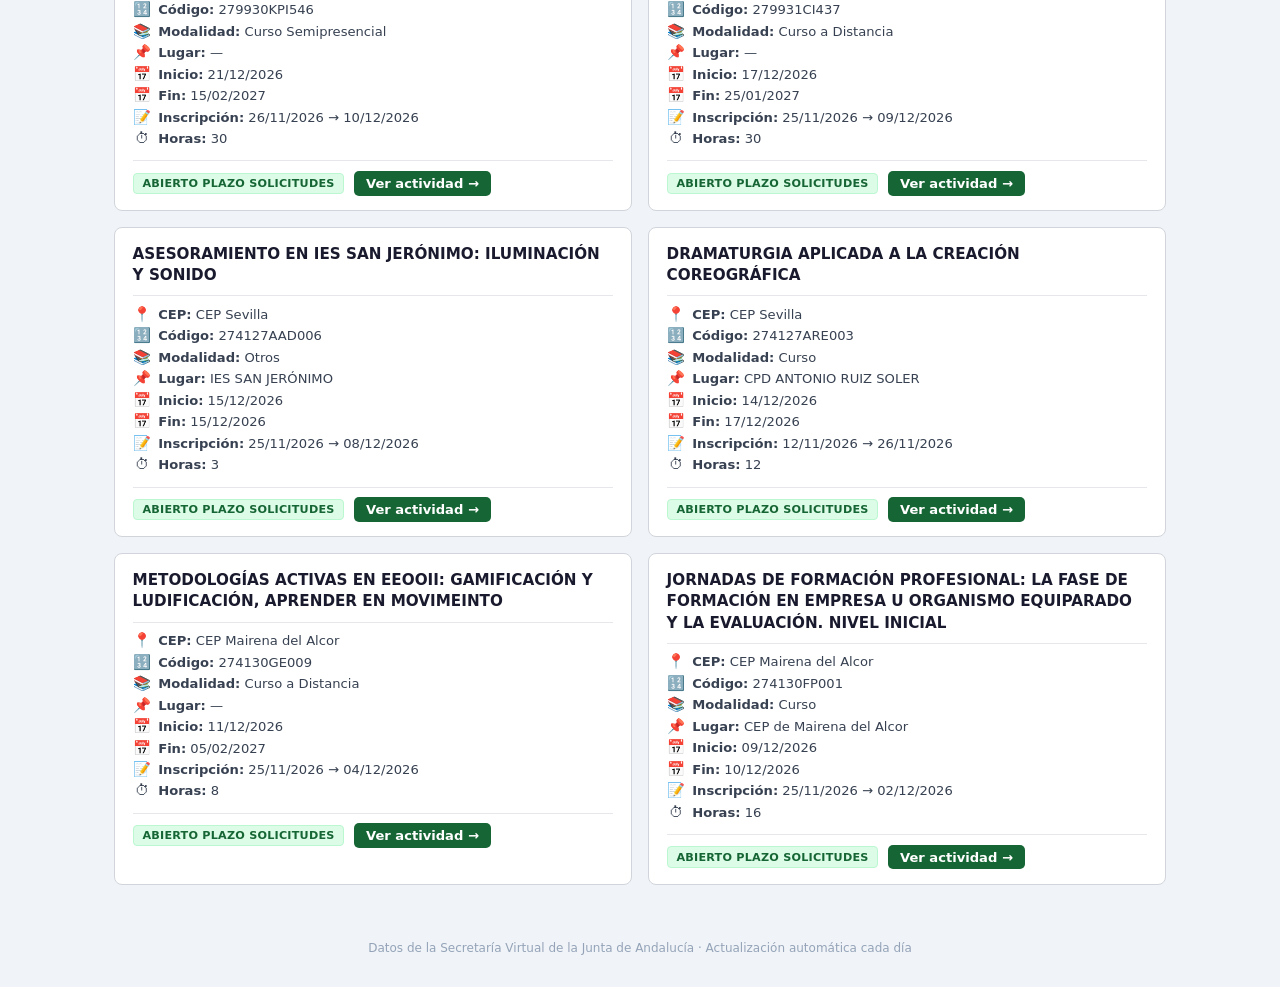
==== commit d053c405: "Auto-update data [skip ci]" ====
--- a/docs/index.html
+++ b/docs/index.html
@@ -226,7 +226,7 @@
 
     </select>
     <span class="stats">
-      <strong id="totalCursos">24</strong> actividades · Actualizado: <strong>27/11/2026 20:57</strong>
+      <strong id="totalCursos">24</strong> actividades · Actualizado: <strong>28/11/2026 03:41</strong>
     </span>
   </div>
 
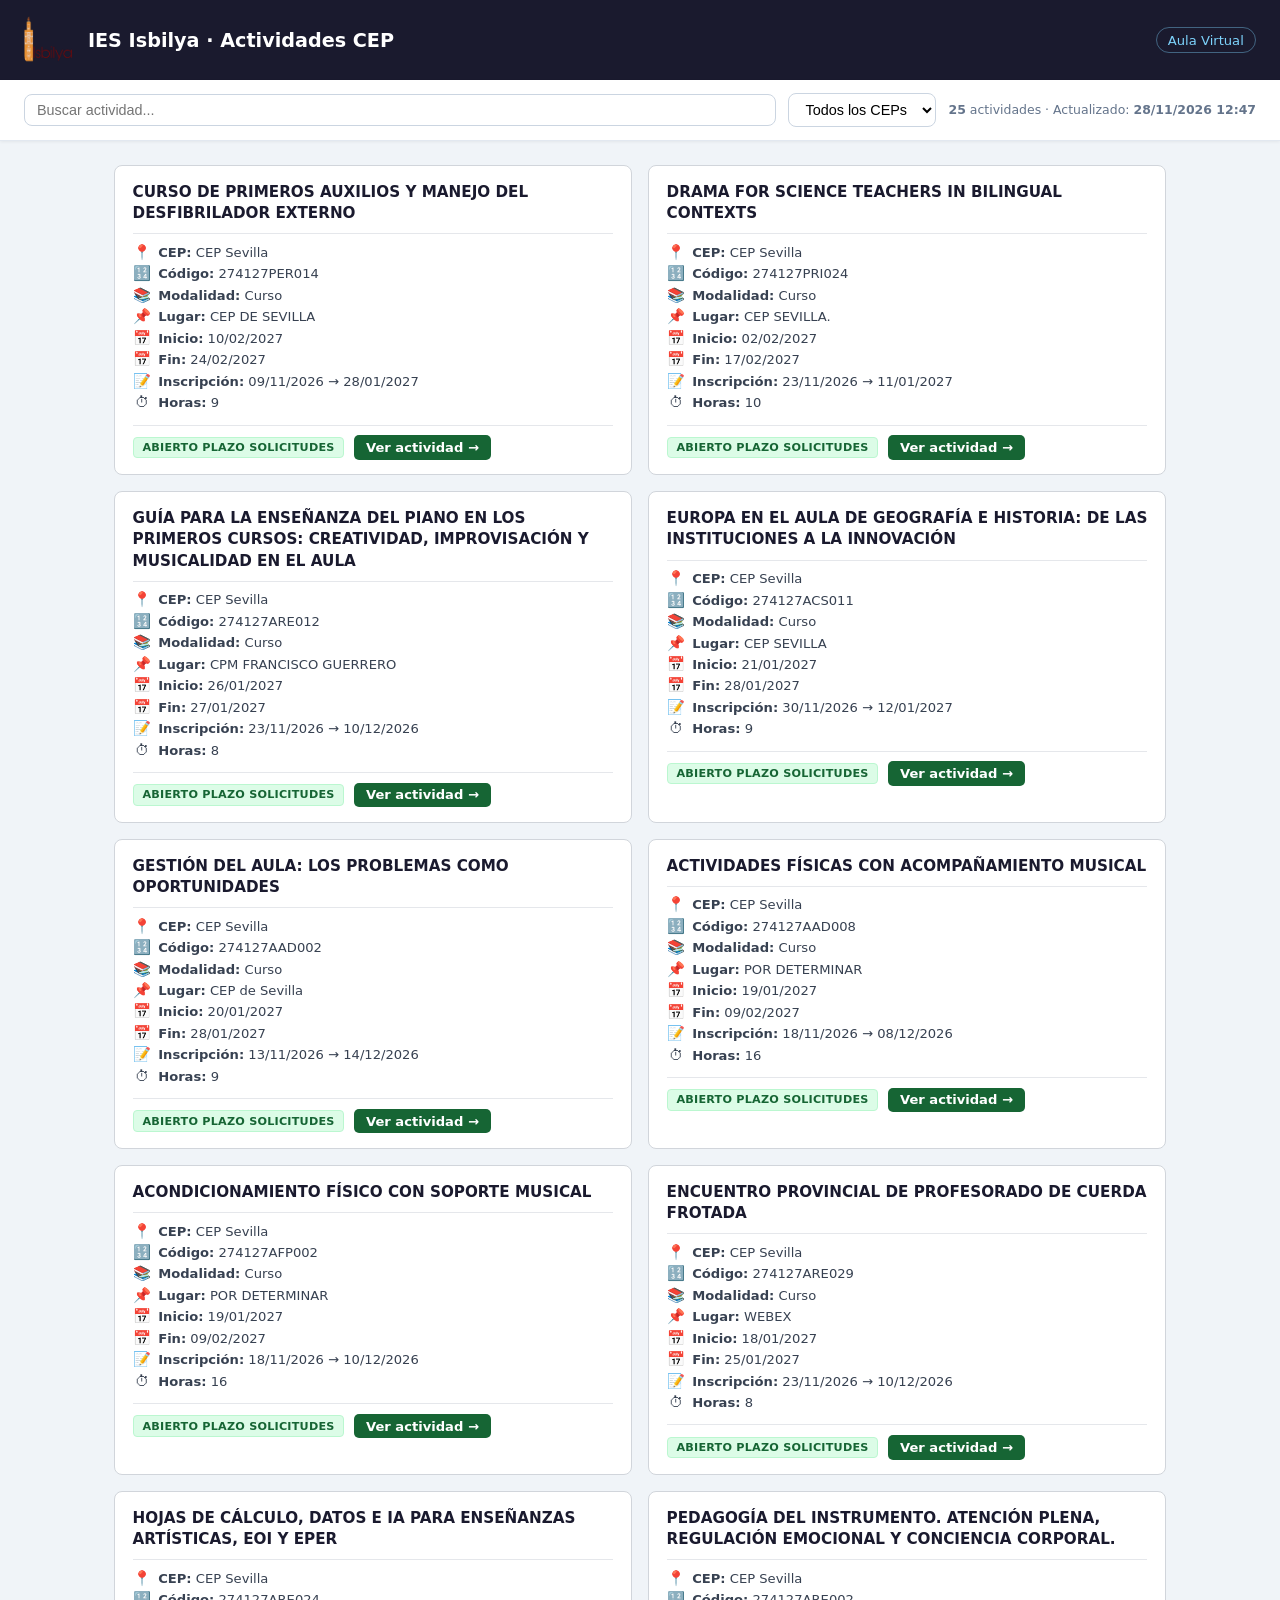
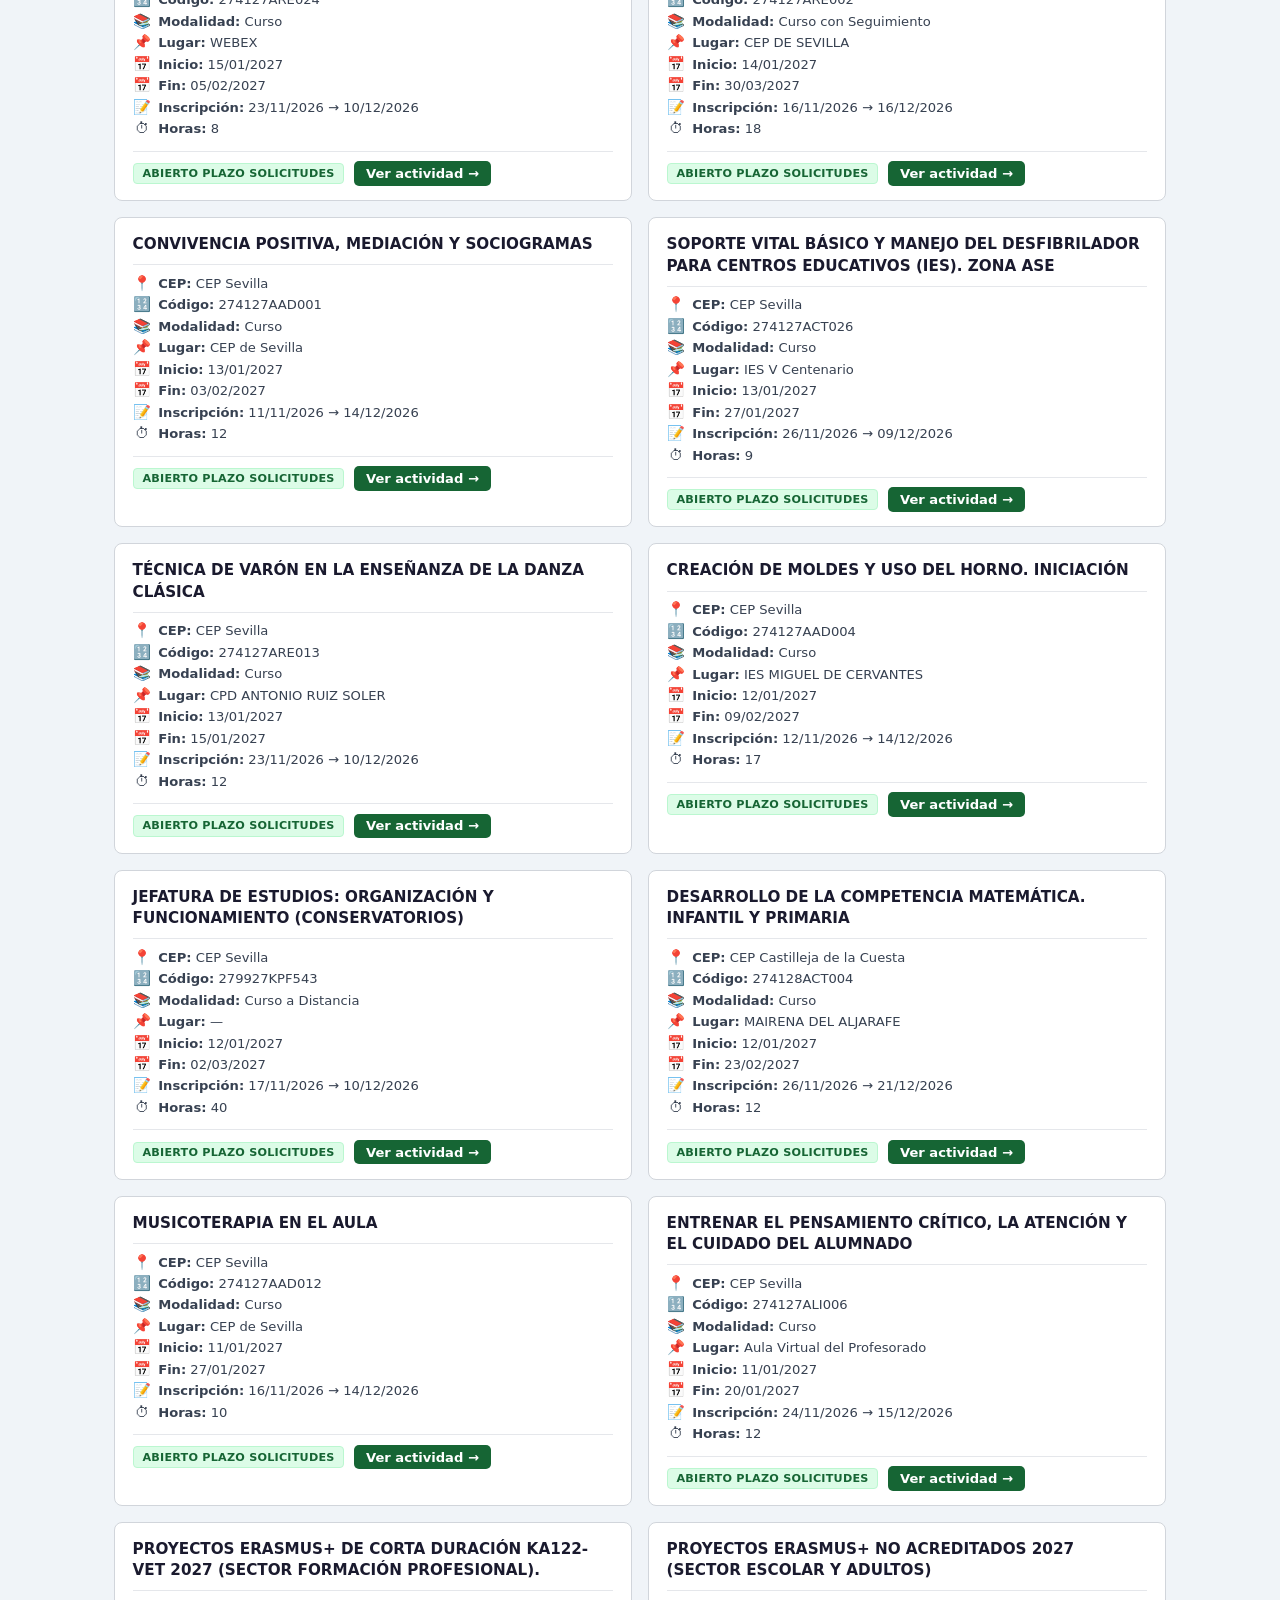
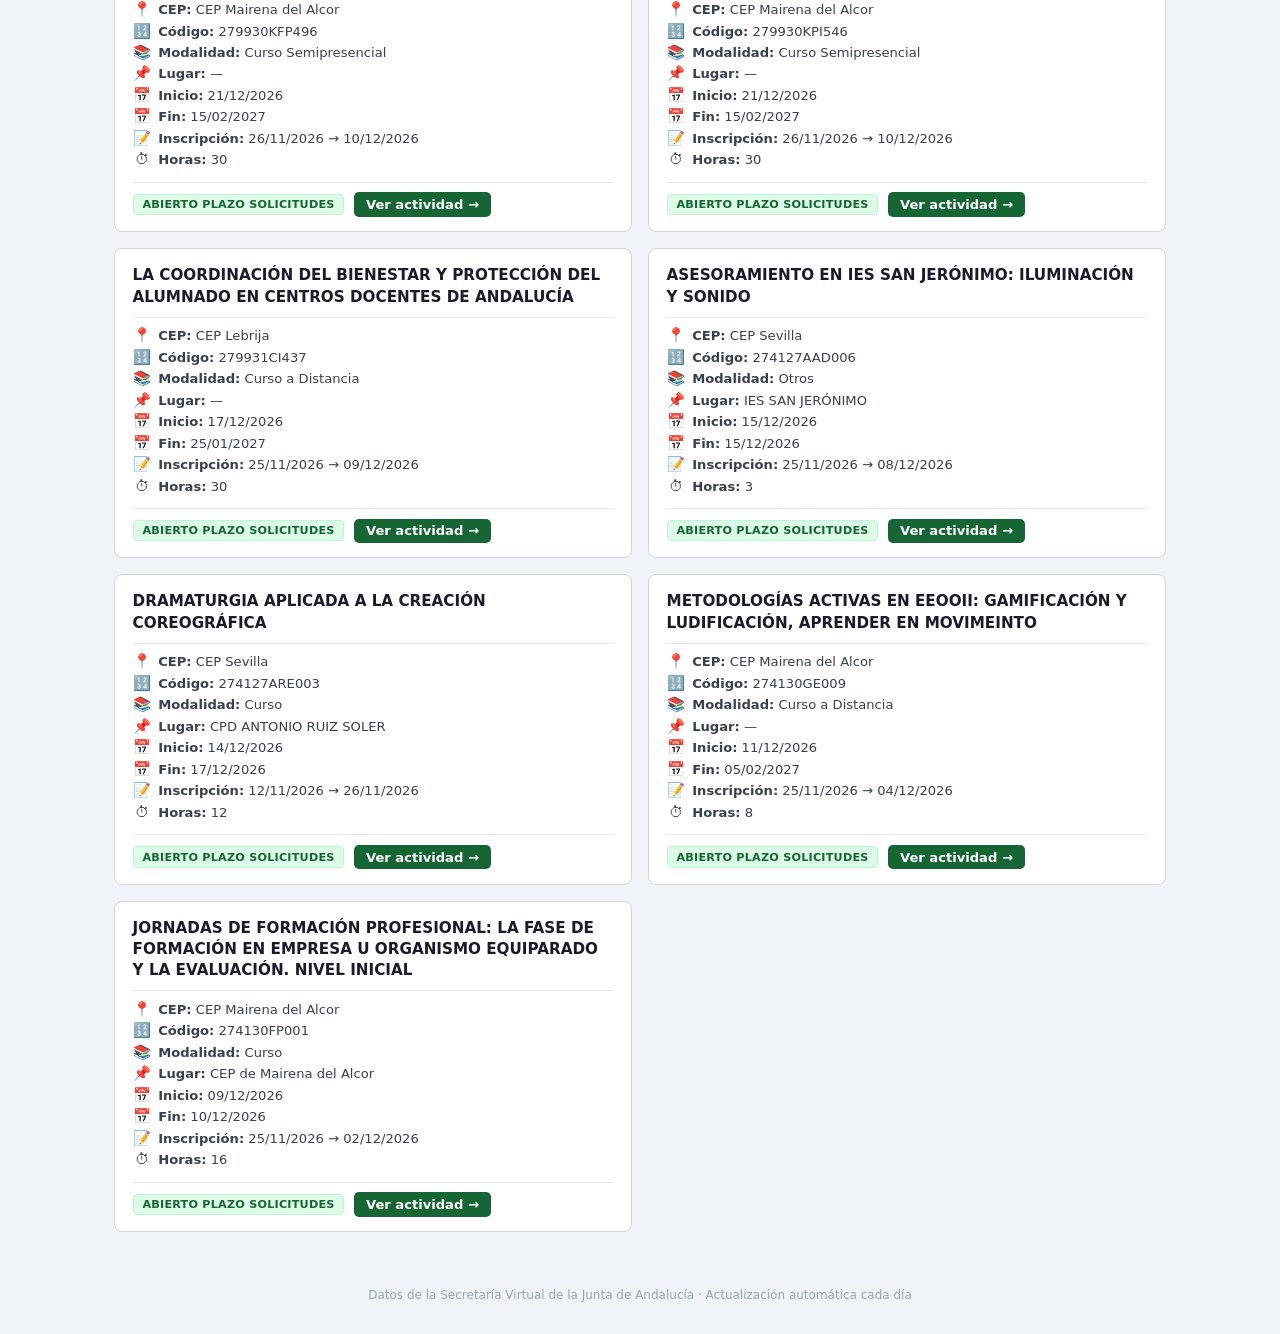
==== commit a35112b2: "Auto-update data [skip ci]" ====
--- a/docs/index.html
+++ b/docs/index.html
@@ -226,7 +226,7 @@
 
     </select>
     <span class="stats">
-      <strong id="totalCursos">24</strong> actividades · Actualizado: <strong>28/11/2026 03:41</strong>
+      <strong id="totalCursos">25</strong> actividades · Actualizado: <strong>28/11/2026 12:47</strong>
     </span>
   </div>
 
@@ -280,6 +280,23 @@
       <div class="card-footer">
         <span class="badge-abierto">ABIERTO PLAZO SOLICITUDES</span>
         <a class="btn-actividad" href="https://secretariavirtual.juntadeandalucia.es/secretariavirtual/consultaCEP/actividad/274127ARE012/" target="_blank" rel="noopener">Ver actividad →</a>
+      </div>
+    </div>
+    <div class="card" data-cep="CEP Sevilla">
+      <h3>EUROPA EN EL AULA DE GEOGRAFÍA E HISTORIA: DE LAS INSTITUCIONES A LA INNOVACIÓN</h3>
+      <div class="meta">
+        <div class="meta-row"><span class="meta-icon">📍</span><span><strong>CEP:</strong> CEP Sevilla</span></div>
+        <div class="meta-row"><span class="meta-icon">🔢</span><span><strong>Código:</strong> 274127ACS011</span></div>
+        <div class="meta-row"><span class="meta-icon">📚</span><span><strong>Modalidad:</strong> Curso</span></div>
+        <div class="meta-row"><span class="meta-icon">📌</span><span><strong>Lugar:</strong> CEP SEVILLA</span></div>
+        <div class="meta-row"><span class="meta-icon">📅</span><span><strong>Inicio:</strong> 21/01/2027</span></div>
+        <div class="meta-row"><span class="meta-icon">📅</span><span><strong>Fin:</strong> 28/01/2027</span></div>
+        <div class="meta-row"><span class="meta-icon">📝</span><span><strong>Inscripción:</strong> 30/11/2026 → 12/01/2027</span></div>
+        <div class="meta-row"><span class="meta-icon">⏱</span><span><strong>Horas:</strong> 9</span></div>
+      </div>
+      <div class="card-footer">
+        <span class="badge-abierto">ABIERTO PLAZO SOLICITUDES</span>
+        <a class="btn-actividad" href="https://secretariavirtual.juntadeandalucia.es/secretariavirtual/consultaCEP/actividad/274127ACS011/" target="_blank" rel="noopener">Ver actividad →</a>
       </div>
     </div>
     <div class="card" data-cep="CEP Sevilla">
